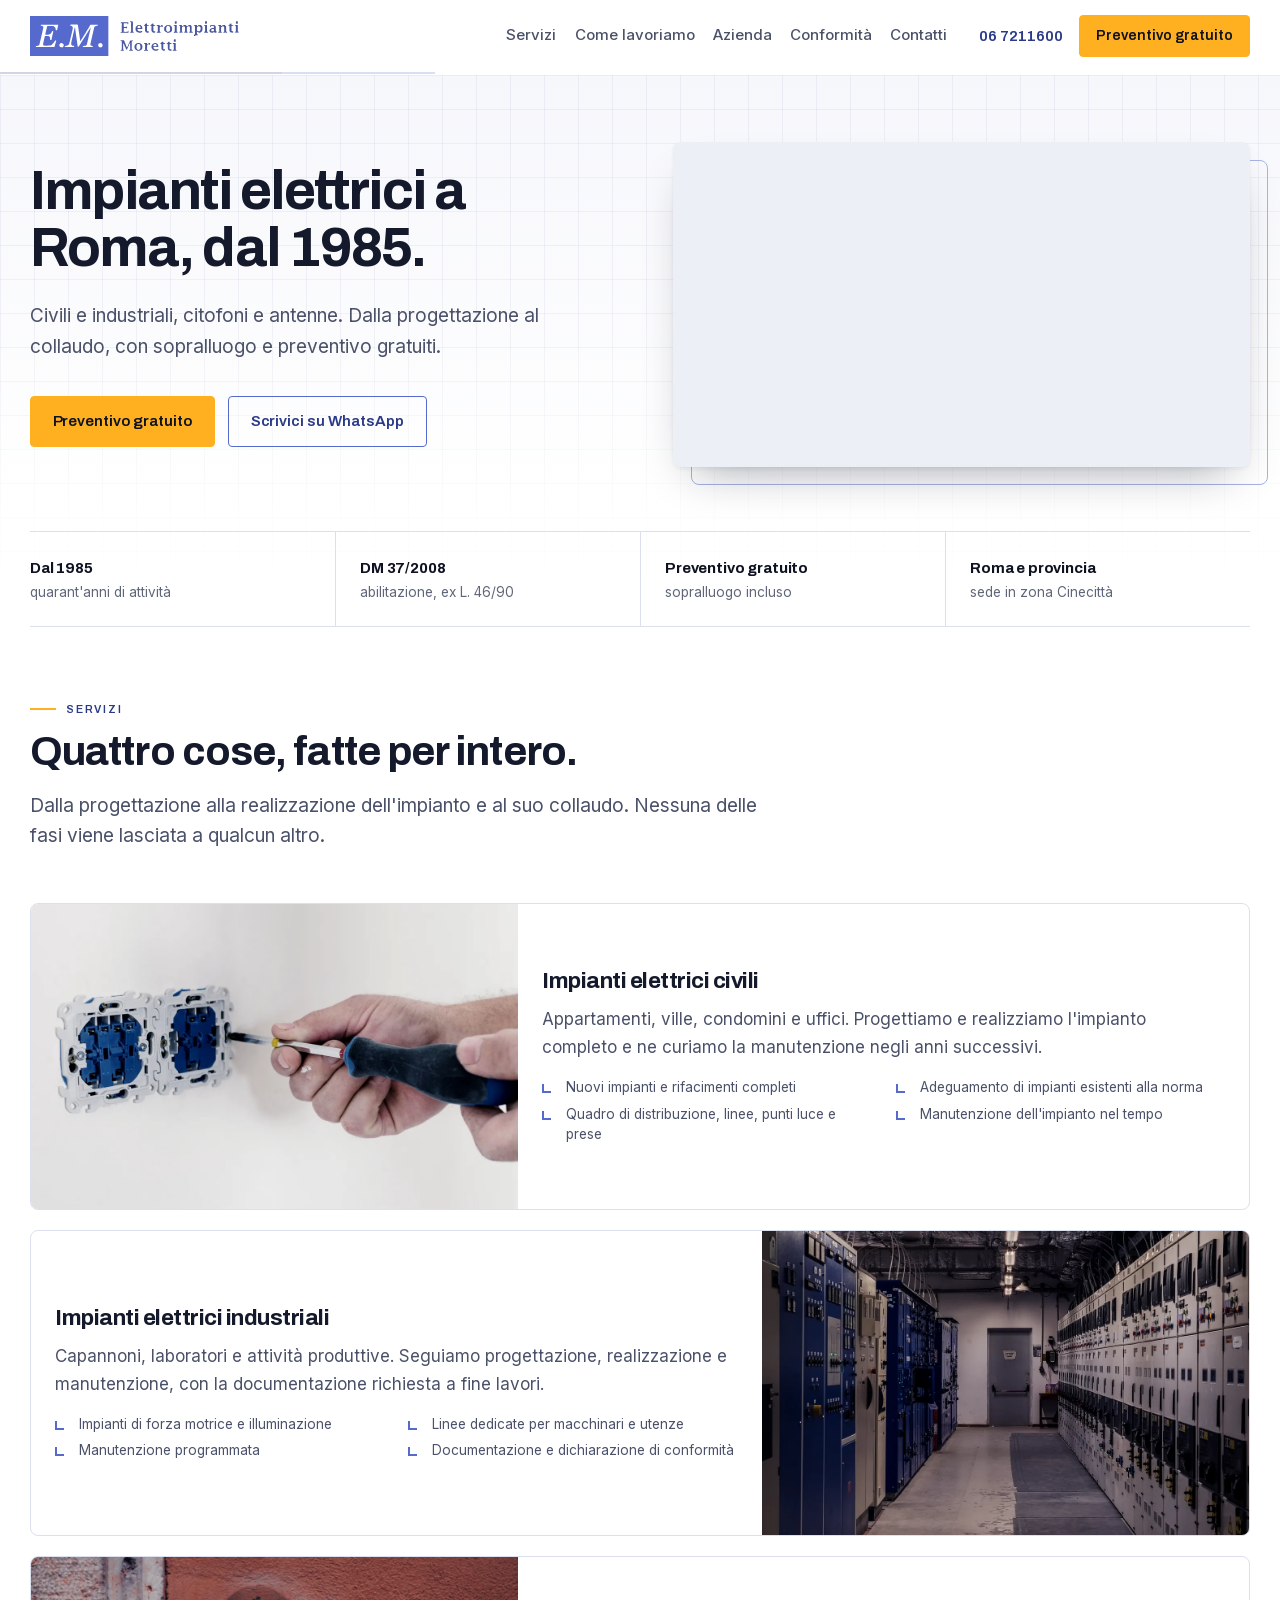
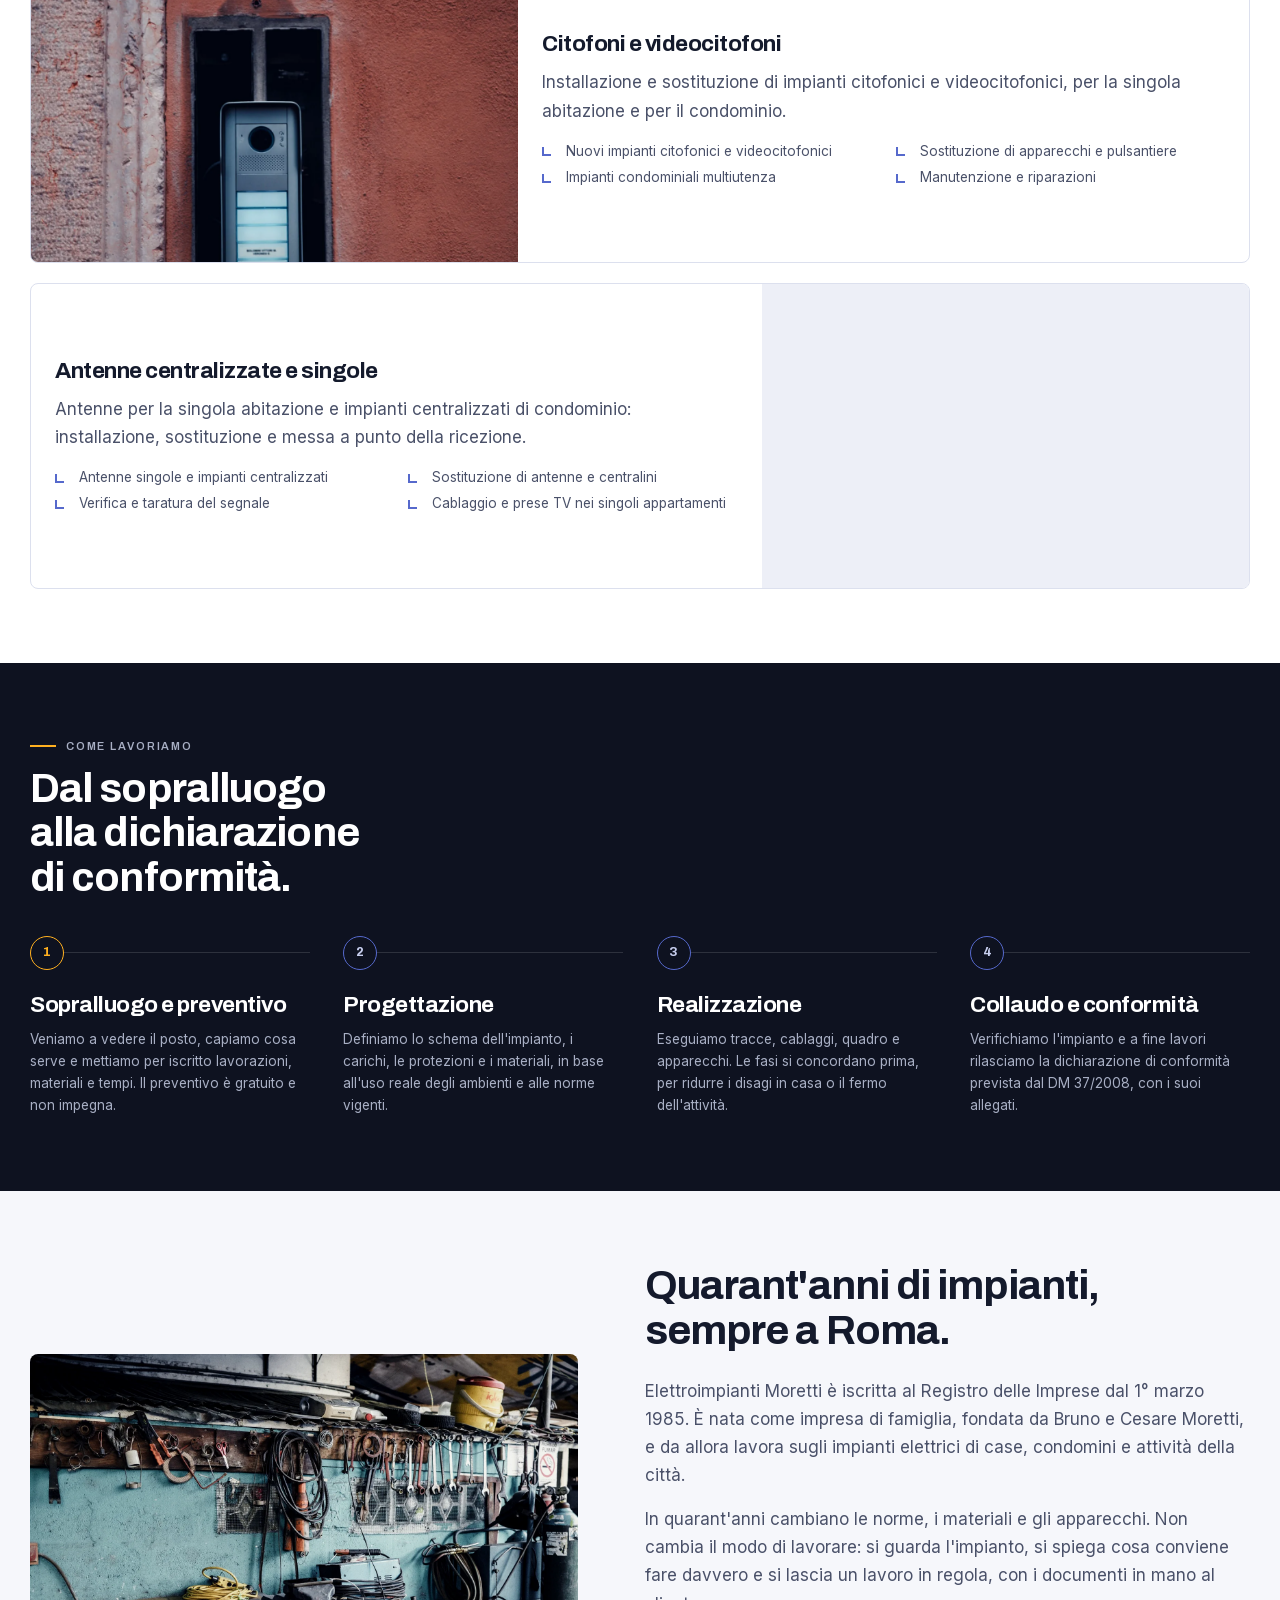
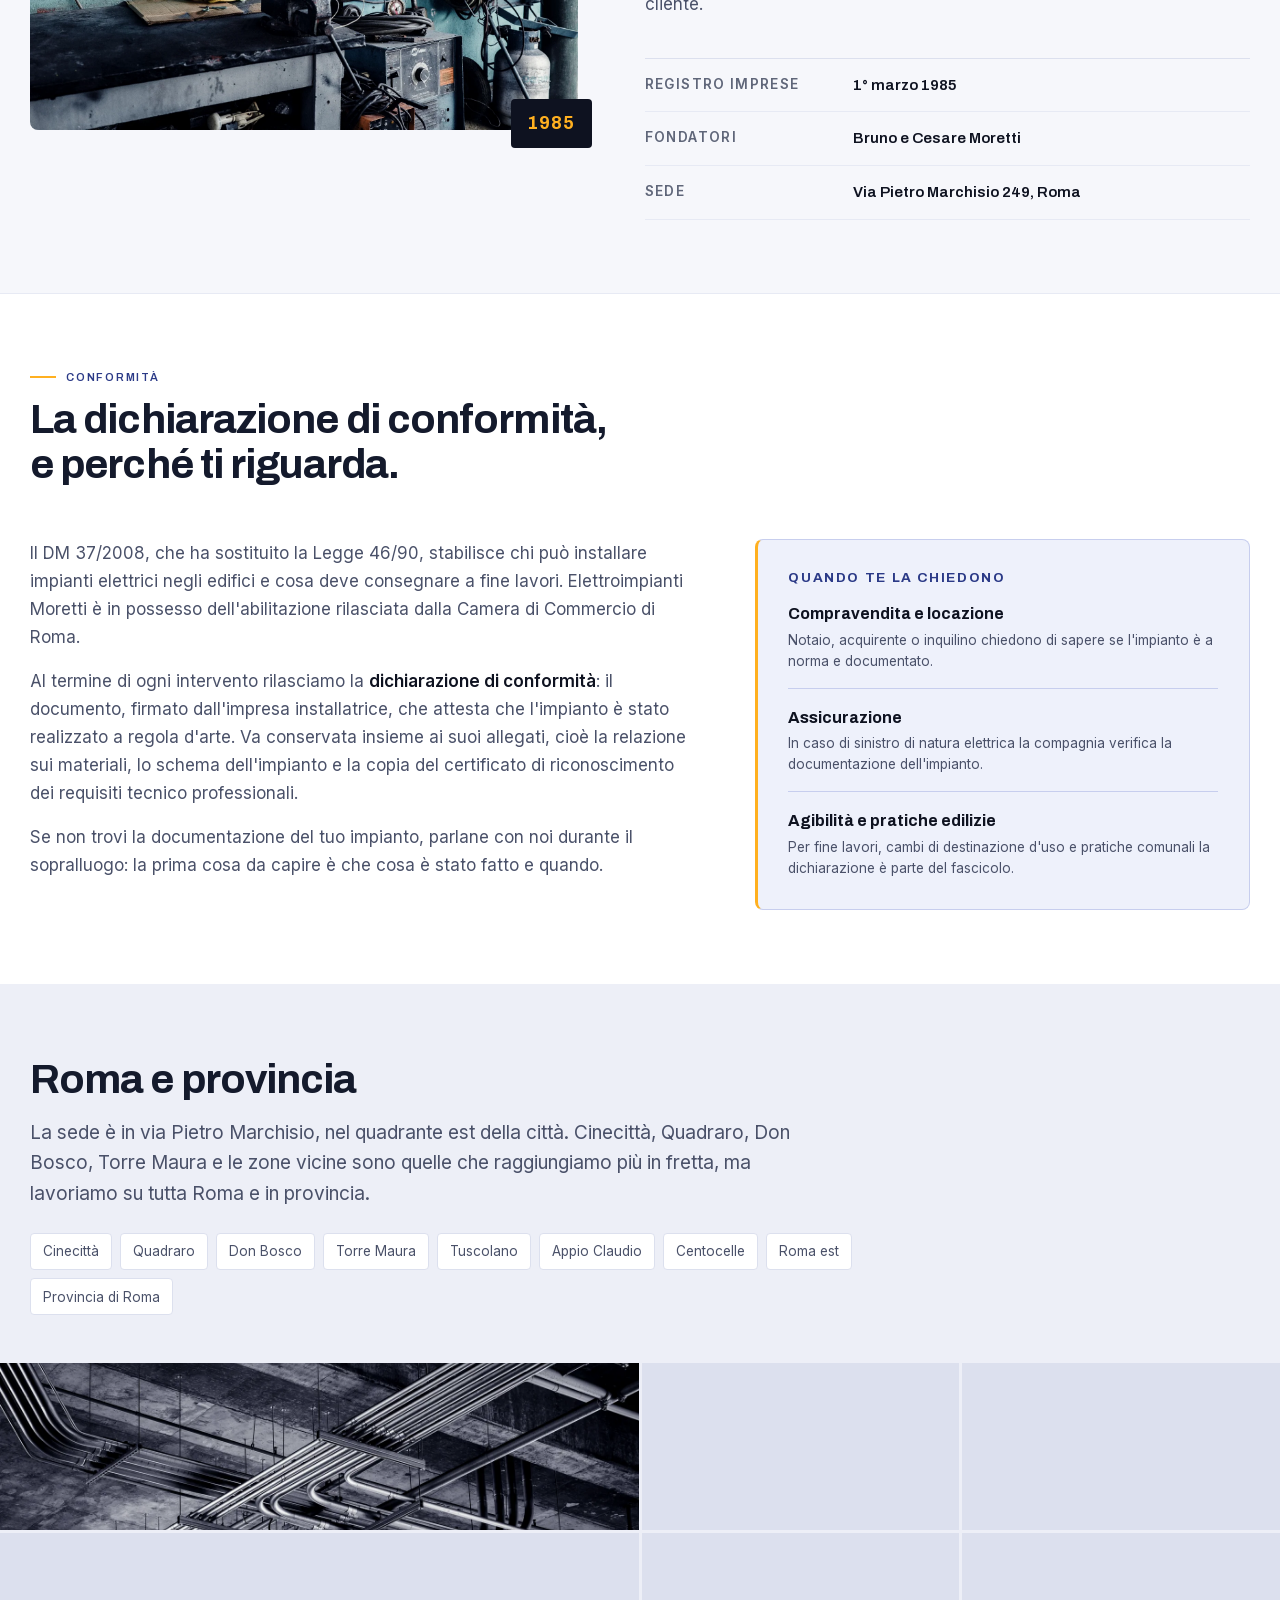
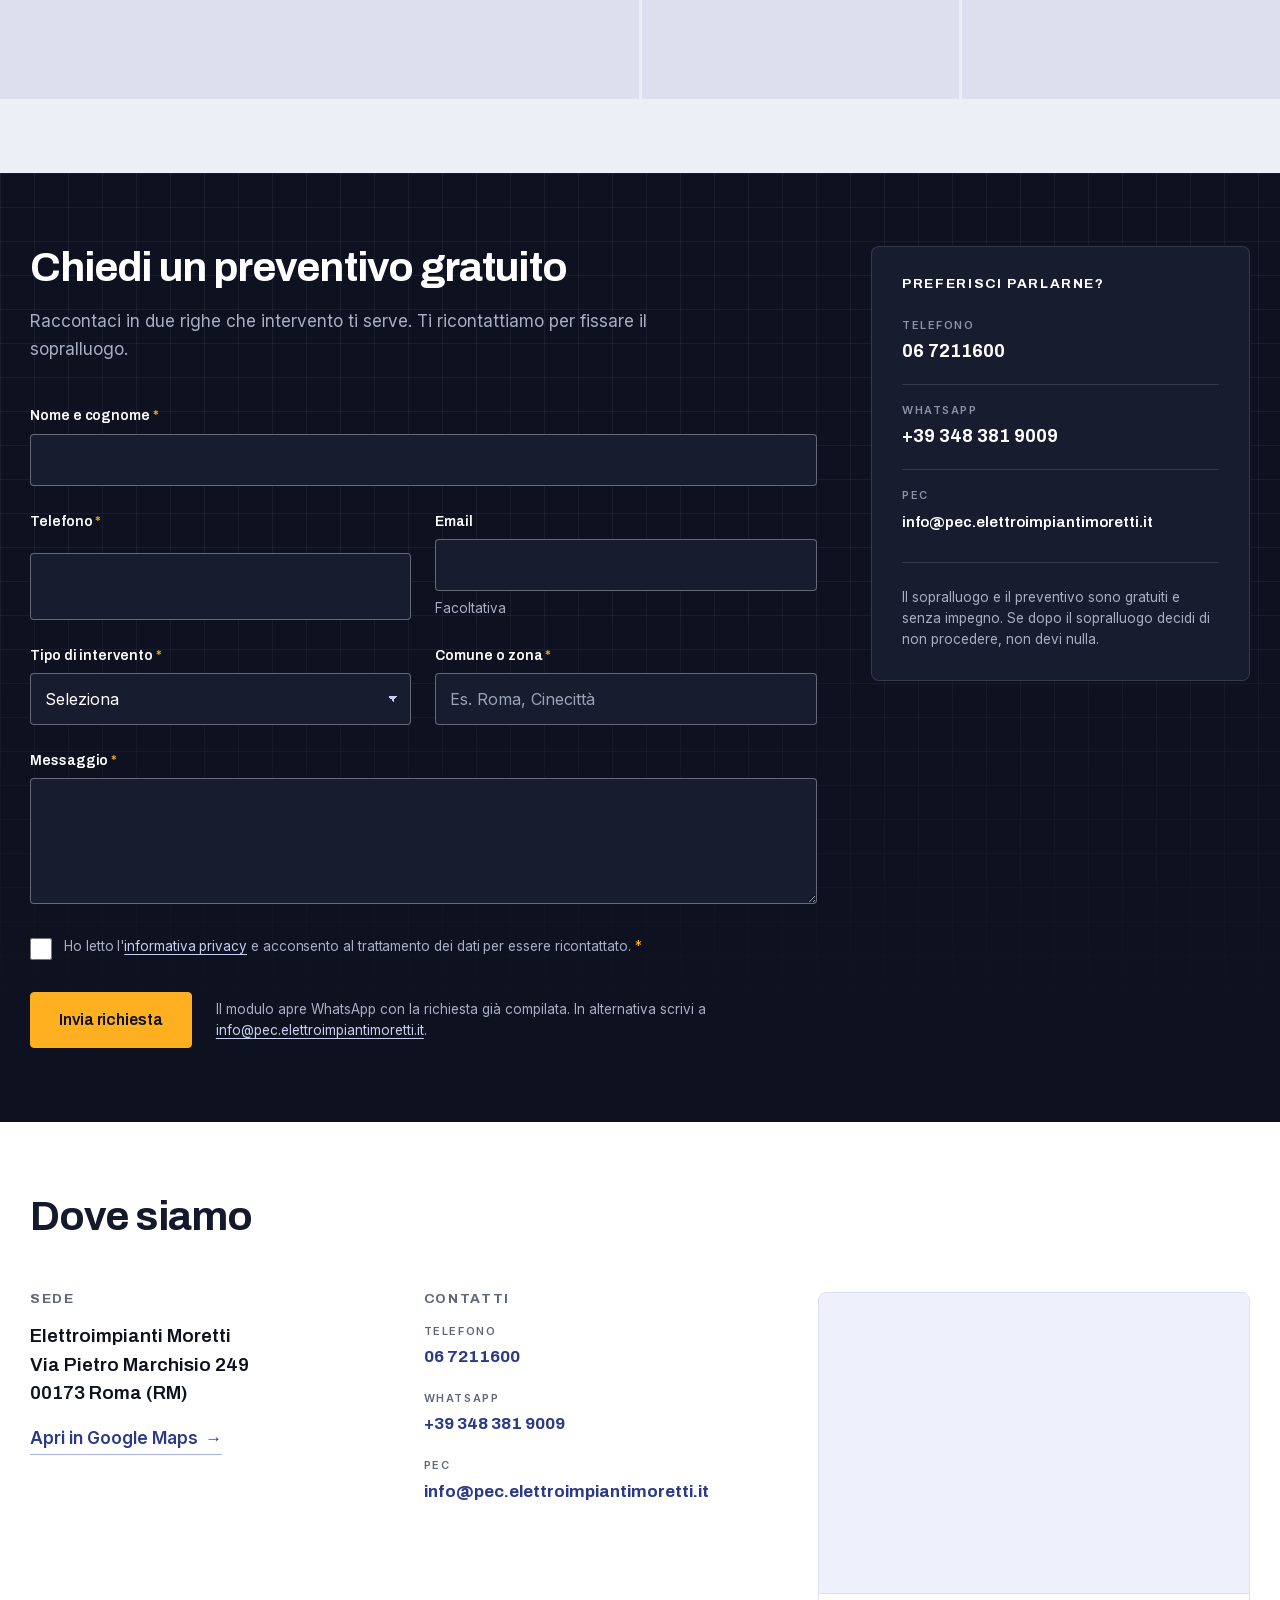
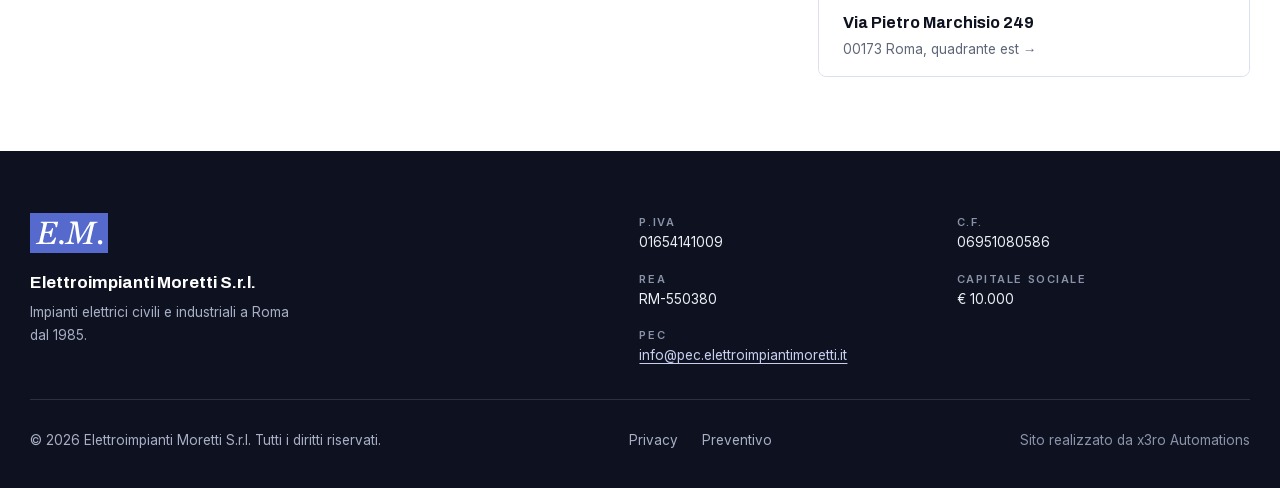
==== docs/index.html @ 2870ccac "Elettroimpianti Moretti: spec build Single-page Italian site for a Roman electrical contractor (acti" ====
<!DOCTYPE html>
<html lang="it" class="no-js">
<head>
<meta charset="utf-8">
<meta name="viewport" content="width=device-width, initial-scale=1">
<title>Impianti elettrici a Roma dal 1985 | Elettroimpianti Moretti</title>
<meta name="description" content="Impianti elettrici civili e industriali, citofoni, videocitofoni e antenne a Roma e provincia. Dalla progettazione al collaudo, con dichiarazione di conformità DM 37/2008. Preventivo gratuito.">
<meta name="robots" content="noindex, nofollow">
<!-- canonical points at the client domain: correct at go-live, inert while the preview is noindex -->
<link rel="canonical" href="https://www.elettroimpiantimoretti.it/">
<meta name="theme-color" content="#0E1220">
<meta name="format-detection" content="telephone=yes">

<meta property="og:type" content="website">
<meta property="og:locale" content="it_IT">
<meta property="og:site_name" content="Elettroimpianti Moretti">
<meta property="og:title" content="Impianti elettrici a Roma dal 1985 | Elettroimpianti Moretti">
<meta property="og:description" content="Impianti elettrici civili e industriali, citofoni e antenne a Roma e provincia. Dalla progettazione al collaudo. Preventivo gratuito.">
<meta property="og:url" content="https://www.elettroimpiantimoretti.it/">
<meta property="og:image" content="https://www.elettroimpiantimoretti.it/assets/img/og.jpg">
<meta property="og:image:width" content="1200">
<meta property="og:image:height" content="630">
<meta property="og:image:alt" content="Elettroimpianti Moretti, impianti elettrici a Roma dal 1985">
<meta name="twitter:card" content="summary_large_image">
<meta name="twitter:title" content="Impianti elettrici a Roma dal 1985 | Elettroimpianti Moretti">
<meta name="twitter:description" content="Impianti elettrici civili e industriali, citofoni e antenne a Roma e provincia. Preventivo gratuito.">
<meta name="twitter:image" content="https://www.elettroimpiantimoretti.it/assets/img/og.jpg">

<link rel="icon" href="assets/img/favicon.svg" type="image/svg+xml">
<link rel="apple-touch-icon" href="assets/img/favicon.svg">
<link rel="stylesheet" href="assets/css/fonts.css">
<link rel="stylesheet" href="assets/css/site.css">
<link rel="preload" as="image" href="assets/img/hero.webp" media="(min-width: 768px)">

<!-- Set in <head>, before first paint: reveal styles must never be gated by a script at the end of <body>. -->
<script>document.documentElement.className = document.documentElement.className.replace(/\bno-js\b/, 'js');</script>

<script type="application/ld+json">
{
  "@context": "https://schema.org",
  "@type": "Electrician",
  "@id": "https://www.elettroimpiantimoretti.it/#azienda",
  "name": "Elettroimpianti Moretti",
  "legalName": "ELETTROIMPIANTI MORETTI S.R.L.",
  "url": "https://www.elettroimpiantimoretti.it/",
  "image": "https://www.elettroimpiantimoretti.it/assets/img/og.jpg",
  "logo": "https://www.elettroimpiantimoretti.it/assets/img/logo.svg",
  "telephone": "+39 06 7211600",
  "email": "info@pec.elettroimpiantimoretti.it",
  "vatID": "IT01654141009",
  "taxID": "06951080586",
  "foundingDate": "1985-03-01",
  "hasMap": "https://maps.app.goo.gl/mHfFU9xuK7F9T9P78",
  "address": {
    "@type": "PostalAddress",
    "streetAddress": "Via Pietro Marchisio 249",
    "postalCode": "00173",
    "addressLocality": "Roma",
    "addressRegion": "RM",
    "addressCountry": "IT"
  },
  "areaServed": [
    { "@type": "City", "name": "Roma" },
    { "@type": "AdministrativeArea", "name": "Provincia di Roma" }
  ],
  "knowsLanguage": "it",
  "hasOfferCatalog": {
    "@type": "OfferCatalog",
    "name": "Servizi",
    "itemListElement": [
      { "@type": "Offer", "itemOffered": { "@type": "Service", "name": "Impianti elettrici civili" } },
      { "@type": "Offer", "itemOffered": { "@type": "Service", "name": "Impianti elettrici industriali" } },
      { "@type": "Offer", "itemOffered": { "@type": "Service", "name": "Citofoni e videocitofoni" } },
      { "@type": "Offer", "itemOffered": { "@type": "Service", "name": "Impianti di antenne centralizzate e singole" } }
    ]
  }
}
</script>
</head>
<body>

<a class="skip-link" href="#main">Vai al contenuto</a>

<header class="site-header" id="site-header" data-header>
  <div class="shell header-inner">
    <a class="brand" href="#top" aria-label="Elettroimpianti Moretti, torna all'inizio">
      <img src="assets/img/logo-lockup.svg" alt="Elettroimpianti Moretti" width="234" height="44" class="brand-lockup">
    </a>

    <nav class="nav" id="nav" aria-label="Menu principale">
      <ul class="nav-list">
        <li><a href="#servizi">Servizi</a></li>
        <li><a href="#processo">Come lavoriamo</a></li>
        <li><a href="#azienda">Azienda</a></li>
        <li><a href="#conformita">Conformità</a></li>
        <li><a href="#contatti">Contatti</a></li>
      </ul>
      <div class="nav-actions">
        <a class="nav-tel" href="tel:+39067211600">06 7211600</a>
        <a class="btn btn-primary btn-sm" href="#preventivo">Preventivo gratuito</a>
      </div>
    </nav>

    <button class="nav-toggle" id="nav-toggle" type="button" aria-expanded="false" aria-controls="nav">
      <span class="nav-toggle-bars" aria-hidden="true"><span></span><span></span><span></span></span>
      <span class="nav-toggle-label">Menu</span>
    </button>
  </div>
  <div class="header-trace" aria-hidden="true"></div>
</header>

<span id="top"></span>
<div id="header-sentinel" aria-hidden="true"></div>

<main id="main">

  <!-- ======================= HERO ======================= -->
  <section class="hero" aria-labelledby="hero-title">
    <div class="grid-paper" aria-hidden="true"></div>
    <div class="shell hero-inner">
      <div class="hero-copy">
        <h1 id="hero-title">Impianti elettrici a Roma, dal&nbsp;1985.</h1>
        <p class="hero-sub">Civili e industriali, citofoni e antenne. Dalla progettazione al collaudo, con sopralluogo e preventivo gratuiti.</p>
        <div class="hero-cta">
          <a class="btn btn-primary" href="#preventivo">Preventivo gratuito</a>
          <a class="btn btn-ghost" href="https://wa.me/393483819009" rel="noopener">Scrivici su WhatsApp</a>
        </div>
      </div>

      <div class="hero-media">
        <picture>
          <source media="(max-width: 767px)" srcset="assets/img/hero-mobile.webp" width="1000" height="1400">
          <img src="assets/img/hero.webp" alt="Elettricista al lavoro su un quadro elettrico durante la realizzazione di un impianto" width="2000" height="1125" decoding="async" fetchpriority="high">
        </picture>
      </div>
    </div>

    <div class="shell">
      <ul class="trust-strip">
        <li><span class="trust-k">Dal 1985</span><span class="trust-v">quarant'anni di attività</span></li>
        <li><span class="trust-k">DM 37/2008</span><span class="trust-v">abilitazione, ex L. 46/90</span></li>
        <li><span class="trust-k">Preventivo gratuito</span><span class="trust-v">sopralluogo incluso</span></li>
        <li><span class="trust-k">Roma e provincia</span><span class="trust-v">sede in zona Cinecittà</span></li>
      </ul>
    </div>
  </section>

  <!-- ======================= SERVIZI ======================= -->
  <section class="section section-white" id="servizi" aria-labelledby="servizi-title">
    <div class="shell">
      <div class="section-head">
        <p class="eyebrow">Servizi</p>
        <h2 id="servizi-title">Quattro cose, fatte per intero.</h2>
        <p class="lede">Dalla progettazione alla realizzazione dell'impianto e al suo collaudo. Nessuna delle fasi viene lasciata a qualcun altro.</p>
      </div>

      <div class="srv-grid" data-reveal-group>
        <article class="srv-card" data-reveal>
          <div class="srv-media">
            <img src="assets/img/srv-civili.webp" alt="Punti presa e cablaggi di un impianto elettrico civile in un appartamento" width="1200" height="900" loading="lazy" decoding="async">
          </div>
          <div class="srv-body">
            <h3>Impianti elettrici civili</h3>
            <p>Appartamenti, ville, condomini e uffici. Progettiamo e realizziamo l'impianto completo e ne curiamo la manutenzione negli anni successivi.</p>
            <ul class="ticks">
              <li>Nuovi impianti e rifacimenti completi</li>
              <li>Adeguamento di impianti esistenti alla norma</li>
              <li>Quadro di distribuzione, linee, punti luce e prese</li>
              <li>Manutenzione dell'impianto nel tempo</li>
            </ul>
          </div>
        </article>

        <article class="srv-card" data-reveal>
          <div class="srv-media">
            <img src="assets/img/srv-industriali.webp" alt="Quadro elettrico industriale e canaline di distribuzione in un capannone" width="1200" height="900" loading="lazy" decoding="async">
          </div>
          <div class="srv-body">
            <h3>Impianti elettrici industriali</h3>
            <p>Capannoni, laboratori e attività produttive. Seguiamo progettazione, realizzazione e manutenzione, con la documentazione richiesta a fine lavori.</p>
            <ul class="ticks">
              <li>Impianti di forza motrice e illuminazione</li>
              <li>Linee dedicate per macchinari e utenze</li>
              <li>Manutenzione programmata</li>
              <li>Documentazione e dichiarazione di conformità</li>
            </ul>
          </div>
        </article>

        <article class="srv-card" data-reveal>
          <div class="srv-media">
            <img src="assets/img/srv-citofoni.webp" alt="Pulsantiera di un videocitofono condominiale installata a muro" width="1200" height="900" loading="lazy" decoding="async">
          </div>
          <div class="srv-body">
            <h3>Citofoni e videocitofoni</h3>
            <p>Installazione e sostituzione di impianti citofonici e videocitofonici, per la singola abitazione e per il condominio.</p>
            <ul class="ticks">
              <li>Nuovi impianti citofonici e videocitofonici</li>
              <li>Sostituzione di apparecchi e pulsantiere</li>
              <li>Impianti condominiali multiutenza</li>
              <li>Manutenzione e riparazioni</li>
            </ul>
          </div>
        </article>

        <article class="srv-card" data-reveal>
          <div class="srv-media">
            <img src="assets/img/srv-antenne.webp" alt="Antenna televisiva centralizzata installata sul tetto di un edificio a Roma" width="1200" height="900" loading="lazy" decoding="async">
          </div>
          <div class="srv-body">
            <h3>Antenne centralizzate e singole</h3>
            <p>Antenne per la singola abitazione e impianti centralizzati di condominio: installazione, sostituzione e messa a punto della ricezione.</p>
            <ul class="ticks">
              <li>Antenne singole e impianti centralizzati</li>
              <li>Sostituzione di antenne e centralini</li>
              <li>Verifica e taratura del segnale</li>
              <li>Cablaggio e prese TV nei singoli appartamenti</li>
            </ul>
          </div>
        </article>
      </div>
    </div>
  </section>

  <!-- ======================= PROCESSO ======================= -->
  <section class="section section-ink" id="processo" aria-labelledby="processo-title">
    <div class="shell">
      <div class="section-head section-head-ink">
        <p class="eyebrow eyebrow-ink">Come lavoriamo</p>
        <h2 id="processo-title">Dal sopralluogo alla dichiarazione di conformità.</h2>
      </div>

      <ol class="steps" data-reveal-group>
        <li class="step" data-reveal>
          <span class="step-node" aria-hidden="true">1</span>
          <h3>Sopralluogo e preventivo</h3>
          <p>Veniamo a vedere il posto, capiamo cosa serve e mettiamo per iscritto lavorazioni, materiali e tempi. Il preventivo è gratuito e non impegna.</p>
        </li>
        <li class="step" data-reveal>
          <span class="step-node" aria-hidden="true">2</span>
          <h3>Progettazione</h3>
          <p>Definiamo lo schema dell'impianto, i carichi, le protezioni e i materiali, in base all'uso reale degli ambienti e alle norme vigenti.</p>
        </li>
        <li class="step" data-reveal>
          <span class="step-node" aria-hidden="true">3</span>
          <h3>Realizzazione</h3>
          <p>Eseguiamo tracce, cablaggi, quadro e apparecchi. Le fasi si concordano prima, per ridurre i disagi in casa o il fermo dell'attività.</p>
        </li>
        <li class="step" data-reveal>
          <span class="step-node" aria-hidden="true">4</span>
          <h3>Collaudo e conformità</h3>
          <p>Verifichiamo l'impianto e a fine lavori rilasciamo la dichiarazione di conformità prevista dal DM 37/2008, con i suoi allegati.</p>
        </li>
      </ol>
    </div>
  </section>

  <!-- ======================= AZIENDA ======================= -->
  <section class="section section-paper" id="azienda" aria-labelledby="azienda-title">
    <div class="shell azienda">
      <div class="azienda-media" data-reveal>
        <img src="assets/img/azienda.webp" alt="Furgone e attrezzatura da elettricista davanti a un cantiere a Roma" width="1600" height="1100" loading="lazy" decoding="async">
      </div>
      <div class="azienda-copy" data-reveal>
        <h2 id="azienda-title">Quarant'anni di impianti, sempre a Roma.</h2>
        <p>Elettroimpianti Moretti è iscritta al Registro delle Imprese dal 1° marzo 1985. È nata come impresa di famiglia, fondata da Bruno e Cesare Moretti, e da allora lavora sugli impianti elettrici di case, condomini e attività della città.</p>
        <p>In quarant'anni cambiano le norme, i materiali e gli apparecchi. Non cambia il modo di lavorare: si guarda l'impianto, si spiega cosa conviene fare davvero e si lascia un lavoro in regola, con i documenti in mano al cliente.</p>
        <dl class="facts">
          <div class="fact"><dt>Registro Imprese</dt><dd>1° marzo 1985</dd></div>
          <div class="fact"><dt>Fondatori</dt><dd>Bruno e Cesare Moretti</dd></div>
          <div class="fact"><dt>Sede</dt><dd>Via Pietro Marchisio 249, Roma</dd></div>
        </dl>
      </div>
    </div>
  </section>

  <!-- ======================= CONFORMITÀ ======================= -->
  <section class="section section-white" id="conformita" aria-labelledby="conformita-title">
    <div class="shell">
      <div class="section-head">
        <p class="eyebrow">Conformità</p>
        <h2 id="conformita-title">La dichiarazione di conformità, e perché ti riguarda.</h2>
      </div>

      <div class="conf-layout">
        <div class="conf-prose" data-reveal>
          <p>Il DM 37/2008, che ha sostituito la Legge 46/90, stabilisce chi può installare impianti elettrici negli edifici e cosa deve consegnare a fine lavori. Elettroimpianti Moretti è in possesso dell'abilitazione rilasciata dalla Camera di Commercio di Roma.</p>
          <p>Al termine di ogni intervento rilasciamo la <strong>dichiarazione di conformità</strong>: il documento, firmato dall'impresa installatrice, che attesta che l'impianto è stato realizzato a regola d'arte. Va conservata insieme ai suoi allegati, cioè la relazione sui materiali, lo schema dell'impianto e la copia del certificato di riconoscimento dei requisiti tecnico professionali.</p>
          <p>Se non trovi la documentazione del tuo impianto, parlane con noi durante il sopralluogo: la prima cosa da capire è che cosa è stato fatto e quando.</p>
        </div>

        <aside class="conf-side" data-reveal>
          <h3 class="conf-side-title">Quando te la chiedono</h3>
          <ul class="conf-cases">
            <li>
              <span class="conf-case-k">Compravendita e locazione</span>
              <span class="conf-case-v">Notaio, acquirente o inquilino chiedono di sapere se l'impianto è a norma e documentato.</span>
            </li>
            <li>
              <span class="conf-case-k">Assicurazione</span>
              <span class="conf-case-v">In caso di sinistro di natura elettrica la compagnia verifica la documentazione dell'impianto.</span>
            </li>
            <li>
              <span class="conf-case-k">Agibilità e pratiche edilizie</span>
              <span class="conf-case-v">Per fine lavori, cambi di destinazione d'uso e pratiche comunali la dichiarazione è parte del fascicolo.</span>
            </li>
          </ul>
        </aside>
      </div>
    </div>
  </section>

  <!-- ======================= ZONA SERVITA ======================= -->
  <section class="section section-tint" id="zona" aria-labelledby="zona-title">
    <div class="shell">
      <div class="zona-head">
        <h2 id="zona-title">Roma e provincia</h2>
        <p class="lede">La sede è in via Pietro Marchisio, nel quadrante est della città. Cinecittà, Quadraro, Don Bosco, Torre Maura e le zone vicine sono quelle che raggiungiamo più in fretta, ma lavoriamo su tutta Roma e in provincia.</p>
        <ul class="zone-tags">
          <li>Cinecittà</li>
          <li>Quadraro</li>
          <li>Don Bosco</li>
          <li>Torre Maura</li>
          <li>Tuscolano</li>
          <li>Appio Claudio</li>
          <li>Centocelle</li>
          <li>Roma est</li>
          <li>Provincia di Roma</li>
        </ul>
      </div>
    </div>

    <div class="gallery" data-reveal-group>
      <figure data-reveal><img src="assets/img/work-01.webp" alt="Cavi elettrici ordinati dentro una canalina a parete" width="1400" height="1050" loading="lazy" decoding="async"></figure>
      <figure data-reveal><img src="assets/img/work-02.webp" alt="Quadro elettrico civile con interruttori magnetotermici in fila" width="1400" height="1050" loading="lazy" decoding="async"></figure>
      <figure data-reveal><img src="assets/img/work-03.webp" alt="Tracce a muro predisposte per il passaggio dei corrugati" width="1400" height="1050" loading="lazy" decoding="async"></figure>
      <figure data-reveal><img src="assets/img/work-04.webp" alt="Corpi illuminanti a soffitto in un ambiente di lavoro" width="1400" height="1050" loading="lazy" decoding="async"></figure>
      <figure data-reveal><img src="assets/img/work-05.webp" alt="Strumento di misura collegato a un impianto durante le verifiche" width="1400" height="1050" loading="lazy" decoding="async"></figure>
      <figure data-reveal><img src="assets/img/work-06.webp" alt="Palazzina romana con impianto di antenna centralizzata sul tetto" width="1400" height="1050" loading="lazy" decoding="async"></figure>
    </div>
  </section>

  <!-- ======================= PREVENTIVO ======================= -->
  <section class="section section-ink" id="preventivo" aria-labelledby="preventivo-title">
    <div class="grid-paper grid-paper-ink" aria-hidden="true"></div>
    <div class="shell prev-layout">

      <div class="prev-form-wrap">
        <h2 id="preventivo-title">Chiedi un preventivo gratuito</h2>
        <p class="prev-sub">Raccontaci in due righe che intervento ti serve. Ti ricontattiamo per fissare il sopralluogo.</p>

        <form class="form" id="quote-form" novalidate>
          <div class="field">
            <label for="f-nome">Nome e cognome <span class="req" aria-hidden="true">*</span></label>
            <input type="text" id="f-nome" name="nome" autocomplete="name" required aria-describedby="e-nome">
            <p class="err" id="e-nome" hidden></p>
          </div>

          <div class="field-row">
            <div class="field">
              <label for="f-tel">Telefono <span class="req" aria-hidden="true">*</span></label>
              <input type="tel" id="f-tel" name="telefono" inputmode="tel" autocomplete="tel" required aria-describedby="e-tel">
              <p class="err" id="e-tel" hidden></p>
            </div>
            <div class="field">
              <label for="f-email">Email</label>
              <input type="email" id="f-email" name="email" autocomplete="email" aria-describedby="e-email h-email">
              <p class="hint" id="h-email">Facoltativa</p>
              <p class="err" id="e-email" hidden></p>
            </div>
          </div>

          <div class="field-row">
            <div class="field">
              <label for="f-tipo">Tipo di intervento <span class="req" aria-hidden="true">*</span></label>
              <select id="f-tipo" name="tipo" required aria-describedby="e-tipo">
                <option value="">Seleziona</option>
                <option>Impianto elettrico civile</option>
                <option>Impianto elettrico industriale</option>
                <option>Citofono o videocitofono</option>
                <option>Antenna singola o centralizzata</option>
                <option>Altro</option>
              </select>
              <p class="err" id="e-tipo" hidden></p>
            </div>
            <div class="field">
              <label for="f-zona">Comune o zona <span class="req" aria-hidden="true">*</span></label>
              <input type="text" id="f-zona" name="zona" placeholder="Es. Roma, Cinecittà" required aria-describedby="e-zona">
              <p class="err" id="e-zona" hidden></p>
            </div>
          </div>

          <div class="field">
            <label for="f-msg">Messaggio <span class="req" aria-hidden="true">*</span></label>
            <textarea id="f-msg" name="messaggio" rows="4" required aria-describedby="e-msg"></textarea>
            <p class="err" id="e-msg" hidden></p>
          </div>

          <div class="field field-check">
            <input type="checkbox" id="f-privacy" name="privacy" required aria-describedby="e-privacy">
            <label for="f-privacy">Ho letto l'<a href="privacy.html">informativa privacy</a> e acconsento al trattamento dei dati per essere ricontattato. <span class="req" aria-hidden="true">*</span></label>
            <p class="err" id="e-privacy" hidden></p>
          </div>

          <div class="form-foot">
            <button class="btn btn-primary btn-lg" type="submit">Invia richiesta</button>
            <p class="form-note" id="form-status" role="status">Il modulo apre WhatsApp con la richiesta già compilata. In alternativa scrivi a <a href="mailto:info@pec.elettroimpiantimoretti.it">info@pec.elettroimpiantimoretti.it</a>.</p>
          </div>
        </form>
      </div>

      <aside class="prev-side">
        <h3 class="prev-side-title">Preferisci parlarne?</h3>
        <ul class="prev-contacts">
          <li><span class="k">Telefono</span><a class="v" href="tel:+39067211600">06 7211600</a></li>
          <li><span class="k">WhatsApp</span><a class="v" href="https://wa.me/393483819009" rel="noopener">+39 348 381 9009</a></li>
          <li><span class="k">PEC</span><a class="v v-small" href="mailto:info@pec.elettroimpiantimoretti.it">info@pec.elettroimpiantimoretti.it</a></li>
        </ul>
        <div class="prev-side-note">
          <p>Il sopralluogo e il preventivo sono gratuiti e senza impegno. Se dopo il sopralluogo decidi di non procedere, non devi nulla.</p>
        </div>
      </aside>
    </div>
  </section>

  <!-- ======================= CONTATTI ======================= -->
  <section class="section section-white" id="contatti" aria-labelledby="contatti-title">
    <div class="shell">
      <div class="section-head">
        <h2 id="contatti-title">Dove siamo</h2>
      </div>

      <div class="contact-layout">
        <div class="contact-col" data-reveal>
          <h3 class="contact-k">Sede</h3>
          <address class="contact-address">
            Elettroimpianti Moretti<br>
            Via Pietro Marchisio 249<br>
            00173 Roma (RM)
          </address>
          <a class="link-arrow" href="https://maps.app.goo.gl/mHfFU9xuK7F9T9P78" rel="noopener">Apri in Google Maps</a>
        </div>

        <div class="contact-col" data-reveal>
          <h3 class="contact-k">Contatti</h3>
          <ul class="contact-list">
            <li><span>Telefono</span><a href="tel:+39067211600">06 7211600</a></li>
            <li><span>WhatsApp</span><a href="https://wa.me/393483819009" rel="noopener">+39 348 381 9009</a></li>
            <li><span>PEC</span><a href="mailto:info@pec.elettroimpiantimoretti.it">info@pec.elettroimpiantimoretti.it</a></li>
          </ul>
        </div>

        <div class="map-card">
          <iframe
            class="map-frame"
            src="https://maps.google.com/maps?q=Via%20Pietro%20Marchisio%20249%2C%2000173%20Roma&amp;z=16&amp;output=embed"
            title="Mappa: via Pietro Marchisio 249, 00173 Roma"
            width="600" height="340"
            loading="lazy"
            referrerpolicy="no-referrer-when-downgrade"
            allowfullscreen></iframe>
          <a class="map-label" href="https://maps.app.goo.gl/mHfFU9xuK7F9T9P78" rel="noopener"
             aria-label="Apri via Pietro Marchisio 249 su Google Maps">
            <span class="map-label-k">Via Pietro Marchisio 249</span>
            <span class="map-label-v">00173 Roma, quadrante est &#8594;</span>
          </a>
        </div>
      </div>
    </div>
  </section>

</main>

<footer class="site-footer">
  <div class="shell">
    <div class="footer-top">
      <div class="footer-brand">
        <img src="assets/img/logo-mark.svg" alt="" width="78" height="40" aria-hidden="true" class="footer-mark">
        <p class="footer-name">Elettroimpianti Moretti S.r.l.</p>
        <p class="footer-claim">Impianti elettrici civili e industriali a Roma dal 1985.</p>
      </div>
      <dl class="footer-legal">
        <div><dt>P.IVA</dt><dd>01654141009</dd></div>
        <div><dt>C.F.</dt><dd>06951080586</dd></div>
        <div><dt>REA</dt><dd>RM-550380</dd></div>
        <div><dt>Capitale sociale</dt><dd>€ 10.000</dd></div>
        <div><dt>PEC</dt><dd><a href="mailto:info@pec.elettroimpiantimoretti.it">info@pec.elettroimpiantimoretti.it</a></dd></div>
      </dl>
    </div>
    <div class="footer-bottom">
      <p>© <span id="year">2026</span> Elettroimpianti Moretti S.r.l. Tutti i diritti riservati.</p>
      <nav class="footer-links" aria-label="Link di servizio">
        <a href="privacy.html">Privacy</a>
        <a href="#preventivo">Preventivo</a>
      </nav>
      <p class="footer-credit">Sito realizzato da x3ro Automations</p>
    </div>
  </div>
</footer>

<script src="assets/js/site.js" defer></script>
</body>
</html>
---- docs/assets/css/fonts.css ----
/* Self-hosted fonts. Generated - no third-party requests at runtime. */

@font-face {
  font-family: 'Archivo';
  font-style: normal;
  font-weight: 600;
  font-display: swap;
  src: url('../fonts/archivo-600-latin-ext.woff2') format('woff2');
  unicode-range: U+0100-02BA, U+02BD-02C5, U+02C7-02CC, U+02CE-02D7, U+02DD-02FF, U+0304, U+0308, U+0329, U+1D00-1DBF, U+1E00-1E9F, U+1EF2-1EFF, U+2020, U+20A0-20AB, U+20AD-20C0, U+2113, U+2C60-2C7F, U+A720-A7FF;
}

@font-face {
  font-family: 'Archivo';
  font-style: normal;
  font-weight: 600;
  font-display: swap;
  src: url('../fonts/archivo-600-latin.woff2') format('woff2');
  unicode-range: U+0000-00FF, U+0131, U+0152-0153, U+02BB-02BC, U+02C6, U+02DA, U+02DC, U+0304, U+0308, U+0329, U+2000-206F, U+20AC, U+2122, U+2191, U+2193, U+2212, U+2215, U+FEFF, U+FFFD;
}

@font-face {
  font-family: 'Archivo';
  font-style: normal;
  font-weight: 700;
  font-display: swap;
  src: url('../fonts/archivo-700-latin-ext.woff2') format('woff2');
  unicode-range: U+0100-02BA, U+02BD-02C5, U+02C7-02CC, U+02CE-02D7, U+02DD-02FF, U+0304, U+0308, U+0329, U+1D00-1DBF, U+1E00-1E9F, U+1EF2-1EFF, U+2020, U+20A0-20AB, U+20AD-20C0, U+2113, U+2C60-2C7F, U+A720-A7FF;
}

@font-face {
  font-family: 'Archivo';
  font-style: normal;
  font-weight: 700;
  font-display: swap;
  src: url('../fonts/archivo-700-latin.woff2') format('woff2');
  unicode-range: U+0000-00FF, U+0131, U+0152-0153, U+02BB-02BC, U+02C6, U+02DA, U+02DC, U+0304, U+0308, U+0329, U+2000-206F, U+20AC, U+2122, U+2191, U+2193, U+2212, U+2215, U+FEFF, U+FFFD;
}

@font-face {
  font-family: 'Inter';
  font-style: normal;
  font-weight: 400;
  font-display: swap;
  src: url('../fonts/inter-400-latin-ext.woff2') format('woff2');
  unicode-range: U+0100-02BA, U+02BD-02C5, U+02C7-02CC, U+02CE-02D7, U+02DD-02FF, U+0304, U+0308, U+0329, U+1D00-1DBF, U+1E00-1E9F, U+1EF2-1EFF, U+2020, U+20A0-20AB, U+20AD-20C0, U+2113, U+2C60-2C7F, U+A720-A7FF;
}

@font-face {
  font-family: 'Inter';
  font-style: normal;
  font-weight: 400;
  font-display: swap;
  src: url('../fonts/inter-400-latin.woff2') format('woff2');
  unicode-range: U+0000-00FF, U+0131, U+0152-0153, U+02BB-02BC, U+02C6, U+02DA, U+02DC, U+0304, U+0308, U+0329, U+2000-206F, U+20AC, U+2122, U+2191, U+2193, U+2212, U+2215, U+FEFF, U+FFFD;
}

@font-face {
  font-family: 'Inter';
  font-style: normal;
  font-weight: 500;
  font-display: swap;
  src: url('../fonts/inter-500-latin-ext.woff2') format('woff2');
  unicode-range: U+0100-02BA, U+02BD-02C5, U+02C7-02CC, U+02CE-02D7, U+02DD-02FF, U+0304, U+0308, U+0329, U+1D00-1DBF, U+1E00-1E9F, U+1EF2-1EFF, U+2020, U+20A0-20AB, U+20AD-20C0, U+2113, U+2C60-2C7F, U+A720-A7FF;
}

@font-face {
  font-family: 'Inter';
  font-style: normal;
  font-weight: 500;
  font-display: swap;
  src: url('../fonts/inter-500-latin.woff2') format('woff2');
  unicode-range: U+0000-00FF, U+0131, U+0152-0153, U+02BB-02BC, U+02C6, U+02DA, U+02DC, U+0304, U+0308, U+0329, U+2000-206F, U+20AC, U+2122, U+2191, U+2193, U+2212, U+2215, U+FEFF, U+FFFD;
}

@font-face {
  font-family: 'Inter';
  font-style: normal;
  font-weight: 600;
  font-display: swap;
  src: url('../fonts/inter-600-latin-ext.woff2') format('woff2');
  unicode-range: U+0100-02BA, U+02BD-02C5, U+02C7-02CC, U+02CE-02D7, U+02DD-02FF, U+0304, U+0308, U+0329, U+1D00-1DBF, U+1E00-1E9F, U+1EF2-1EFF, U+2020, U+20A0-20AB, U+20AD-20C0, U+2113, U+2C60-2C7F, U+A720-A7FF;
}

@font-face {
  font-family: 'Inter';
  font-style: normal;
  font-weight: 600;
  font-display: swap;
  src: url('../fonts/inter-600-latin.woff2') format('woff2');
  unicode-range: U+0000-00FF, U+0131, U+0152-0153, U+02BB-02BC, U+02C6, U+02DA, U+02DC, U+0304, U+0308, U+0329, U+2000-206F, U+20AC, U+2122, U+2191, U+2193, U+2212, U+2215, U+FEFF, U+FFFD;
}
---- docs/assets/css/site.css ----
/* ============================================================
   Elettroimpianti Moretti - site.css
   Vanilla CSS, no build step, no third-party requests.
   Fonts (Archivo, Inter) are self-hosted and declared in fonts.css.
   ============================================================ */

/* ---------- 1. TOKENS ------------------------------------- */
:root {
  /* colour: one deep primary, one lighter brand tone, one amber accent */
  --ink:        #0E1220;
  --ink-2:      #171C2E;
  --ink-3:      #232A42;
  --primary:    #2B3A87;
  --primary-d:  #222E6C;
  --brand:      #5669CC;
  --brand-300:  #A8B3E3;
  --brand-200:  #C7CEEE;
  --brand-050:  #EEF1FB;
  --amber:      #FFB020;
  --amber-d:    #E89A05;

  --white:      #FFFFFF;
  --paper:      #F6F7FB;
  --paper-2:    #EDEFF7;
  --line:       #DCE0EE;
  --line-soft:  #E7EAF4;

  --text:       #141A2C;
  --text-2:     #4A5169;
  --text-3:     #5F6679;
  --on-ink:     #EDEFF6;
  --on-ink-2:   #A8AFC4;
  --on-ink-3:   #8B93A9;
  --ink-line:   rgba(255,255,255,.13);

  /* typography: Archivo display, Inter body */
  --font-display: "Archivo", "Helvetica Neue", Arial, sans-serif;
  --font-body: "Inter", "Helvetica Neue", Arial, sans-serif;

  --t--1: clamp(0.8125rem, 0.80rem + 0.06vw, 0.875rem);
  --t-0:  clamp(1rem, 0.975rem + 0.12vw, 1.0625rem);
  --t-1:  clamp(1.0625rem, 1.02rem + 0.22vw, 1.1875rem);
  --t-2:  clamp(1.1875rem, 1.11rem + 0.38vw, 1.4375rem);
  --t-3:  clamp(1.375rem, 1.24rem + 0.62vw, 1.8125rem);
  --t-4:  clamp(1.75rem, 1.45rem + 1.4vw, 2.75rem);
  --t-5:  clamp(2.125rem, 1.62rem + 2.3vw, 3.75rem);

  /* spacing scale (4px base) */
  --s-1: .25rem;  --s-2: .5rem;   --s-3: .75rem;  --s-4: 1rem;
  --s-5: 1.5rem;  --s-6: 2rem;    --s-7: 2.5rem;  --s-8: 3.5rem;
  --s-9: 5rem;    --s-10: 7rem;   --s-11: 9rem;

  /* radii: controls 4px, cards / panels / media 8px. No other radii on the page. */
  --r-ctl: 4px;
  --r-card: 8px;

  --shell: 1220px;
  --measure: 66ch;
  --bar-h: 72px;              /* the header bar's own height */
  --header-h: 72px;           /* measured at runtime, used only for offsets */

  --shadow-card: 0 1px 2px rgba(20,26,44,.05), 0 12px 28px -18px rgba(20,26,44,.35);
  --shadow-lift: 0 2px 4px rgba(20,26,44,.06), 0 22px 44px -22px rgba(20,26,44,.42);

  --ease: cubic-bezier(.16,1,.3,1);
  color-scheme: light;
}

/* ---------- 2. RESET -------------------------------------- */
*, *::before, *::after { box-sizing: border-box; }
html {
  -webkit-text-size-adjust: 100%;
  scroll-behavior: smooth;
}
body {
  margin: 0;
  background: var(--white);
  color: var(--text);
  font-family: var(--font-body);
  font-size: var(--t-0);
  line-height: 1.65;
  font-synthesis-weight: none;
  -webkit-font-smoothing: antialiased;
}
img, picture, svg { display: block; max-width: 100%; }
img { height: auto; }
h1, h2, h3, h4 {
  font-family: var(--font-display);
  font-weight: 700;
  letter-spacing: -.022em;
  line-height: 1.08;
  margin: 0;
  text-wrap: balance;
}
p { margin: 0; }
ul, ol, dl, dd { margin: 0; padding: 0; }
li { list-style: none; }
a { color: inherit; }
button, input, select, textarea { font: inherit; color: inherit; }
address { font-style: normal; }
:target { scroll-margin-top: calc(var(--header-h) + 1.5rem); }
section[id], [id] { scroll-margin-top: calc(var(--header-h) + 1.5rem); }

:focus-visible {
  outline: 3px solid var(--brand);
  outline-offset: 3px;
  border-radius: 2px;
}
.section-ink :focus-visible,
.site-footer :focus-visible { outline-color: var(--amber); }

.skip-link {
  position: absolute; left: var(--s-4); top: var(--s-4);
  transform: translateY(-200%);
  background: var(--ink); color: var(--white);
  padding: .75rem 1.25rem; border-radius: var(--r-ctl);
  font-weight: 600; text-decoration: none; z-index: 200;
  transition: transform .2s var(--ease);
}
.skip-link:focus { transform: translateY(0); }

/* 1px probe at the document top; the header goes compact once it scrolls away */
#header-sentinel {
  position: absolute; top: 0; left: 0;
  width: 1px; height: 1px;
  pointer-events: none;
}

/* ---------- 3. LAYOUT PRIMITIVES --------------------------- */
.shell {
  width: min(100% - 2.5rem, var(--shell));
  margin-inline: auto;
}
.section {
  position: relative;
  padding-block: clamp(2.5rem, 1.4rem + 4vw, 4.75rem);
}
.section-white { background: var(--white); }
.section-paper { background: var(--paper); }
.section-tint  { background: var(--paper-2); }
.section-ink   { background: var(--ink); color: var(--on-ink); }
.section-ink h2, .section-ink h3 { color: var(--white); }
.section-ink p { color: var(--on-ink-2); }

/* schematic hairline between light sections */
.section-white + .section-white,
.section-white + .section-paper,
.section-paper + .section-white,
.section-tint + .section-white { border-top: 1px solid var(--line-soft); }

.section-head { max-width: 46rem; margin-bottom: clamp(2rem, 1rem + 3vw, 3.25rem); }
.section-head h2 { font-size: var(--t-4); }
.section-head .lede { margin-top: var(--s-4); }

.eyebrow {
  font-family: var(--font-display);
  font-weight: 600;
  font-size: .6875rem;
  letter-spacing: .16em;
  text-transform: uppercase;
  color: var(--primary);
  margin-bottom: var(--s-3);
  display: flex; align-items: center; gap: .625rem;
}
.eyebrow::before {
  content: ""; width: 26px; height: 2px; background: var(--amber); flex: none;
}
.eyebrow-ink { color: var(--brand-300); }

.lede {
  font-size: var(--t-1);
  color: var(--text-2);
  max-width: var(--measure);
  line-height: 1.6;
}
.section-ink .lede { color: var(--on-ink-2); }

/* graph-paper texture: drafting, not decoration */
.grid-paper {
  position: absolute; inset: 0;
  pointer-events: none;
  background-image:
    linear-gradient(to right, rgba(43,58,135,.055) 1px, transparent 1px),
    linear-gradient(to bottom, rgba(43,58,135,.055) 1px, transparent 1px);
  background-size: 34px 34px;
  -webkit-mask-image: linear-gradient(to bottom, #000 0%, #000 45%, transparent 92%);
  mask-image: linear-gradient(to bottom, #000 0%, #000 45%, transparent 92%);
}
.grid-paper-ink {
  background-image:
    linear-gradient(to right, rgba(168,179,227,.07) 1px, transparent 1px),
    linear-gradient(to bottom, rgba(168,179,227,.07) 1px, transparent 1px);
}

/* ---------- 4. BUTTONS ------------------------------------- */
.btn {
  display: inline-flex; align-items: center; justify-content: center;
  gap: .5rem;
  min-height: 48px;
  padding: .75rem 1.375rem;
  border: 1px solid transparent;
  border-radius: var(--r-ctl);
  font-family: var(--font-display);
  font-weight: 600;
  font-size: .9375rem;
  letter-spacing: -.005em;
  text-decoration: none;
  white-space: nowrap;
  cursor: pointer;
  transition: background-color .18s var(--ease), border-color .18s var(--ease),
              color .18s var(--ease), transform .12s var(--ease);
}
.btn-primary {
  background: var(--amber);
  color: var(--ink);            /* 10.2:1 on amber */
  border-color: var(--amber);
}
.btn-primary:hover { background: var(--amber-d); border-color: var(--amber-d); }
.btn-primary:active { transform: translateY(1px); }

.btn-ghost {
  background: transparent;
  color: var(--primary);
  border-color: var(--brand);   /* 4.9:1 on white: a real UI boundary */
}
.btn-ghost:hover { border-color: var(--primary); background: var(--brand-050); }
.btn-ghost:active { transform: translateY(1px); }
.section-ink .btn-ghost { color: var(--brand-200); border-color: rgba(199,206,238,.34); }
.section-ink .btn-ghost:hover { background: rgba(199,206,238,.10); border-color: var(--brand-300); }

.btn-sm { min-height: 42px; padding: .5rem 1rem; font-size: .875rem; }
.btn-lg { min-height: 54px; padding: .875rem 1.75rem; font-size: 1rem; }

.link-arrow {
  display: inline-flex; align-items: center; gap: .45rem;
  font-weight: 600; color: var(--primary);
  text-decoration: none;
  border-bottom: 1px solid var(--brand-300);
  padding-bottom: 2px;
  min-height: 24px;
}
.link-arrow::after { content: "\2192"; transition: transform .18s var(--ease); }
.link-arrow:hover { border-bottom-color: var(--primary); }
.link-arrow:hover::after { transform: translateX(3px); }

/* ---------- 5. HEADER -------------------------------------- */
.site-header {
  position: sticky; top: 0; z-index: 100;
  background: rgba(255,255,255,.92);
  backdrop-filter: saturate(150%) blur(10px);
  -webkit-backdrop-filter: saturate(150%) blur(10px);
  border-bottom: 1px solid transparent;
  transition: border-color .2s var(--ease), box-shadow .2s var(--ease), background-color .2s var(--ease);
}
.site-header.is-stuck {
  border-bottom-color: var(--line);
  box-shadow: 0 8px 24px -20px rgba(20,26,44,.6);
  background: rgba(255,255,255,.97);
}
.header-inner {
  display: flex; align-items: center; justify-content: space-between;
  gap: var(--s-5);
  min-height: var(--bar-h);
  padding-block: .625rem;
  transition: min-height .2s var(--ease);
}
.site-header.is-stuck .header-inner { min-height: 62px; }
.header-trace {
  height: 2px;
  background: linear-gradient(90deg, var(--primary) 0 22%, var(--brand) 22% 34%, transparent 34%);
  opacity: .22;
}

.brand { display: flex; align-items: center; flex: none; text-decoration: none; }
.brand-lockup { height: 40px; width: auto; transition: height .2s var(--ease); }
.site-header.is-stuck .brand-lockup { height: 34px; }

.nav { display: flex; align-items: center; gap: var(--s-6); min-width: 0; }
.nav-list { display: flex; align-items: center; gap: clamp(.75rem, .1rem + 1.3vw, 1.75rem); }
.nav-list a {
  display: inline-flex; align-items: center;
  min-height: 40px;
  font-size: .9375rem; font-weight: 500;
  color: var(--text-2); text-decoration: none;
  white-space: nowrap;
  border-bottom: 2px solid transparent;
  transition: color .16s var(--ease), border-color .16s var(--ease);
}
.nav-list a:hover { color: var(--primary); border-bottom-color: var(--amber); }
.nav-actions { display: flex; align-items: center; gap: var(--s-4); }
.nav-tel {
  font-family: var(--font-display); font-weight: 600; font-size: .9375rem;
  color: var(--primary); text-decoration: none; white-space: nowrap;
  display: inline-flex; align-items: center; min-height: 40px;
}
.nav-tel:hover { text-decoration: underline; text-underline-offset: 3px; }

.nav-toggle {
  display: none;
  align-items: center; gap: .5rem;
  min-height: 44px; min-width: 44px;
  padding: .5rem .75rem;
  background: var(--white);
  border: 1px solid var(--line);
  border-radius: var(--r-ctl);
  font-family: var(--font-display); font-weight: 600; font-size: .875rem;
  cursor: pointer;
}
.nav-toggle-bars { display: grid; gap: 4px; width: 18px; }
.nav-toggle-bars span {
  display: block; height: 2px; background: var(--ink);
  transition: transform .2s var(--ease), opacity .2s var(--ease);
}
.nav-toggle[aria-expanded="true"] .nav-toggle-bars span:nth-child(1) { transform: translateY(6px) rotate(45deg); }
.nav-toggle[aria-expanded="true"] .nav-toggle-bars span:nth-child(2) { opacity: 0; }
.nav-toggle[aria-expanded="true"] .nav-toggle-bars span:nth-child(3) { transform: translateY(-6px) rotate(-45deg); }

@media (max-width: 1023px) {
  .nav-toggle { display: inline-flex; }
  .nav {
    position: fixed;
    inset: var(--header-h) 0 auto 0;
    display: block;
    background: var(--white);
    border-bottom: 1px solid var(--line);
    padding: var(--s-5) 1.25rem var(--s-6);
    box-shadow: var(--shadow-lift);
    max-height: calc(100dvh - var(--header-h));
    overflow-y: auto;
    visibility: hidden;
    opacity: 0;
    transform: translateY(-8px);
    transition: opacity .2s var(--ease), transform .2s var(--ease), visibility .2s;
  }
  .nav.is-open { visibility: visible; opacity: 1; transform: translateY(0); }
  .nav-list { display: block; }
  .nav-list li + li { border-top: 1px solid var(--line-soft); }
  .nav-list a {
    min-height: 52px; width: 100%;
    font-size: 1.0625rem; font-family: var(--font-display); font-weight: 600;
    color: var(--text); border-bottom: none;
  }
  .nav-actions {
    display: grid; gap: var(--s-3);
    margin-top: var(--s-5);
  }
  .nav-tel {
    min-height: 48px; justify-content: center;
    border: 1px solid var(--line); border-radius: var(--r-ctl);
  }
  .nav-actions .btn { width: 100%; }
}
body.nav-open { overflow: hidden; }

/* ---------- 6. HERO ---------------------------------------- */
.hero {
  position: relative;
  background: linear-gradient(180deg, var(--paper) 0%, var(--white) 78%);
  padding-top: clamp(2.5rem, 1rem + 4vw, 4.5rem);
  padding-bottom: 0;
  overflow: hidden;
}
.hero-inner {
  position: relative;
  display: grid;
  grid-template-columns: minmax(0, 1.02fr) minmax(0, 1fr);
  gap: clamp(2rem, 1rem + 3vw, 4rem);
  align-items: center;
  padding-bottom: clamp(2.5rem, 1rem + 4vw, 4rem);
}
.hero-copy { min-width: 0; }
.hero h1 {
  font-size: var(--t-5);
  letter-spacing: -.032em;
  line-height: 1.03;
  max-width: 20ch;
}
.hero-sub {
  margin-top: var(--s-5);
  font-size: var(--t-1);
  color: var(--text-2);
  max-width: 34rem;
}
.hero-cta {
  margin-top: clamp(1.5rem, 1rem + 1.4vw, 2.25rem);
  display: flex; flex-wrap: wrap; gap: var(--s-3);
}
.hero-media { position: relative; z-index: 0; min-width: 0; }
.hero-media picture, .hero-media img {
  width: 100%;
  border-radius: var(--r-card);
}
.hero-media img {
  aspect-ratio: 16 / 9;
  object-fit: cover;
  background: var(--paper-2);
  box-shadow: var(--shadow-lift);
}
/* thin schematic frame offset behind the hero image */
.hero-media::before {
  content: "";
  position: absolute;
  inset: 18px -18px -18px 18px;
  border: 1px solid var(--brand-300);
  border-radius: var(--r-card);
  z-index: -1;
}

/* pure-CSS entrance, never gated by a JS class (avoids the paint-then-snap flash) */
@media (prefers-reduced-motion: no-preference) {
  .hero h1, .hero-sub, .hero-cta, .hero-media {
    animation: rise .7s var(--ease) both;
  }
  .hero-sub { animation-delay: .08s; }
  .hero-cta { animation-delay: .15s; }
  .hero-media { animation-delay: .12s; animation-duration: .9s; }
}
@keyframes rise {
  from { opacity: 0; transform: translateY(14px); }
  to   { opacity: 1; transform: translateY(0); }
}

.trust-strip {
  display: grid;
  grid-template-columns: repeat(4, minmax(0, 1fr));
  border-top: 1px solid var(--line);
  border-bottom: 1px solid var(--line);
}
.trust-strip li {
  min-width: 0;
  padding: var(--s-5) var(--s-5) var(--s-5) 0;
  display: grid; gap: 2px; align-content: start;
}
.trust-strip li + li { border-left: 1px solid var(--line); padding-left: var(--s-5); }
.trust-k {
  font-family: var(--font-display); font-weight: 700;
  font-size: .9375rem; letter-spacing: -.01em; color: var(--ink);
}
.trust-v { font-size: var(--t--1); color: var(--text-3); line-height: 1.4; }

@media (max-width: 899px) {
  .hero-inner { grid-template-columns: minmax(0, 1fr); }
  .hero h1 { max-width: 22ch; }
  .hero-media { order: -1; }
  .hero-media::before { display: none; }
  .hero-media img { aspect-ratio: 5 / 7; max-height: 62vh; }
  .trust-strip { grid-template-columns: repeat(2, minmax(0, 1fr)); }
  .trust-strip li { padding: var(--s-4) var(--s-4) var(--s-4) 0; }
  .trust-strip li + li { border-left: none; padding-left: 0; }
  .trust-strip li:nth-child(2n) { padding-left: var(--s-4); border-left: 1px solid var(--line); }
  .trust-strip li:nth-child(n+3) { border-top: 1px solid var(--line-soft); }
}
@media (max-width: 767px) {
  .hero-media img { aspect-ratio: 5 / 7; }
}

/* ---------- 7. SERVIZI -------------------------------------- */
.srv-grid {
  display: grid;
  grid-template-columns: repeat(2, minmax(0, 1fr));
  gap: clamp(1.25rem, .5rem + 2vw, 2.5rem);
}
.srv-card {
  min-width: 0;
  background: var(--white);
  border: 1px solid var(--line);
  border-radius: var(--r-card);
  overflow: hidden;
  display: flex; flex-direction: column;
  transition: box-shadow .22s var(--ease), border-color .22s var(--ease), transform .22s var(--ease);
}
.srv-card:hover { box-shadow: var(--shadow-card); border-color: var(--brand-300); }
/* wide screens: one column of alternating horizontal rows.
   Shorter than a 2x2 of stacked cards, and the alternation keeps it from
   reading as four identical bands. */
@media (min-width: 900px) {
  .srv-grid { grid-template-columns: minmax(0, 1fr); gap: 1.25rem; }
  .srv-card { flex-direction: row; align-items: stretch; }
  .srv-card:nth-child(even) { flex-direction: row-reverse; }
  .srv-media { flex: 0 0 40%; min-width: 0; }
  .srv-media img { aspect-ratio: auto; height: 100%; min-height: 236px; }
  .srv-body {
    flex: 1 1 auto; min-width: 0;
    display: flex; flex-direction: column; justify-content: center;
    padding: 1.6rem 2rem;
  }
  .srv-body .ticks { grid-template-columns: repeat(2, minmax(0, 1fr)); column-gap: 1.5rem; }
}
.srv-media { background: var(--paper-2); }
.srv-media img {
  width: 100%; aspect-ratio: 16 / 10; object-fit: cover;
}
.srv-body { padding: clamp(1.1rem, .75rem + 1vw, 1.5rem); min-width: 0; }
.srv-body h3 {
  font-size: var(--t-2);
  margin-bottom: var(--s-3);
}
.srv-body > p { color: var(--text-2); }
.ticks { margin-top: var(--s-4); display: grid; gap: .375rem; }
.ticks li {
  position: relative;
  padding-left: 1.5rem;
  font-size: var(--t--1);
  color: var(--text-2);
  line-height: 1.5;
}
.ticks li::before {
  content: "";
  position: absolute; left: 0; top: .5em;
  width: 9px; height: 9px;
  border-left: 2px solid var(--brand);
  border-bottom: 2px solid var(--brand);
}
@media (max-width: 767px) {
  .srv-grid { grid-template-columns: minmax(0, 1fr); }
}

/* ---------- 8. PROCESSO (deep ink) --------------------------- */
.section-head-ink { max-width: 34ch; }
.steps {
  display: grid;
  grid-template-columns: repeat(4, minmax(0, 1fr));
  gap: clamp(1.25rem, .5rem + 2vw, 2.25rem);
  counter-reset: step;
}
.step {
  position: relative;
  min-width: 0;
  padding-top: var(--s-7);
  border-top: 1px solid var(--ink-line);
}
/* the connecting trace: node sits on the rule */
.step-node {
  position: absolute; top: 0; left: 0;
  transform: translateY(-50%);
  width: 34px; height: 34px;
  display: grid; place-items: center;
  background: var(--ink);
  border: 1px solid var(--brand);
  border-radius: 50%;
  font-family: var(--font-display); font-weight: 700; font-size: .8125rem;
  color: var(--brand-200);
}
.step:first-child .step-node { border-color: var(--amber); color: var(--amber); }
.step h3 { font-size: var(--t-2); margin-bottom: var(--s-3); }
.step p { font-size: var(--t--1); line-height: 1.62; }
@media (max-width: 1023px) {
  .steps { grid-template-columns: repeat(2, minmax(0, 1fr)); gap: 2.75rem 1.75rem; }
}
@media (max-width: 599px) {
  .steps { grid-template-columns: minmax(0, 1fr); gap: 2.5rem; }
}

/* ---------- 9. AZIENDA -------------------------------------- */
.azienda {
  display: grid;
  grid-template-columns: minmax(0, .95fr) minmax(0, 1.05fr);
  gap: clamp(2rem, 1rem + 4vw, 4.5rem);
  align-items: center;
}
.azienda-media { position: relative; min-width: 0; }
.azienda-media img {
  width: 100%; aspect-ratio: 16 / 11; object-fit: cover;
  border-radius: var(--r-card);
  background: var(--paper-2);
}
.azienda-media::after {
  content: "1985";
  position: absolute; right: -14px; bottom: -18px;
  background: var(--ink); color: var(--amber);
  font-family: var(--font-display); font-weight: 700;
  font-size: 1.125rem; letter-spacing: .06em;
  padding: .625rem 1rem;
  border-radius: var(--r-ctl);
}
.azienda-copy { min-width: 0; }
.azienda-copy h2 { font-size: var(--t-4); margin-bottom: var(--s-5); }
.azienda-copy p { color: var(--text-2); max-width: var(--measure); }
.azienda-copy p + p { margin-top: var(--s-4); }
.facts { margin-top: var(--s-7); border-top: 1px solid var(--line); }
.fact {
  display: grid;
  grid-template-columns: minmax(0, 12rem) minmax(0, 1fr);
  gap: var(--s-4);
  padding: .875rem 0;
  border-bottom: 1px solid var(--line-soft);
}
.fact dt {
  font-size: var(--t--1); color: var(--text-3);
  text-transform: uppercase; letter-spacing: .1em; font-weight: 600;
}
.fact dd {
  font-family: var(--font-display); font-weight: 600;
  font-size: .9375rem; color: var(--ink);
}
@media (max-width: 899px) {
  .azienda { grid-template-columns: minmax(0, 1fr); }
  .azienda-media::after { right: 12px; bottom: -16px; }
  .fact { grid-template-columns: minmax(0, 1fr); gap: 2px; }
}

/* ---------- 10. CONFORMITÀ ---------------------------------- */
.conf-layout {
  display: grid;
  grid-template-columns: minmax(0, 1.15fr) minmax(0, .85fr);
  gap: clamp(2rem, 1rem + 3vw, 4rem);
  align-items: start;
}
.conf-prose { min-width: 0; max-width: var(--measure); }
.conf-prose p { color: var(--text-2); }
.conf-prose p + p { margin-top: var(--s-4); }
.conf-prose strong { color: var(--ink); font-weight: 600; }

.conf-side {
  min-width: 0;
  background: var(--brand-050);
  border: 1px solid var(--brand-200);
  border-left: 3px solid var(--amber);
  border-radius: var(--r-card);
  padding: clamp(1.25rem, .8rem + 1.4vw, 2rem);
}
.conf-side-title {
  font-size: var(--t--1);
  text-transform: uppercase; letter-spacing: .12em;
  color: var(--primary);
  margin-bottom: var(--s-4);
}
.conf-cases { display: grid; gap: var(--s-4); }
.conf-cases li {
  display: grid; gap: 2px;
  padding-bottom: var(--s-4);
  border-bottom: 1px solid var(--brand-200);
}
.conf-cases li:last-child { padding-bottom: 0; border-bottom: none; }
.conf-case-k {
  font-family: var(--font-display); font-weight: 700;
  font-size: 1rem; color: var(--ink);
}
.conf-case-v { font-size: var(--t--1); color: var(--text-2); line-height: 1.55; }
@media (max-width: 899px) {
  .conf-layout { grid-template-columns: minmax(0, 1fr); }
}

/* ---------- 11. ZONA SERVITA + GALLERY ----------------------- */
.zona-head { max-width: 52rem; margin-bottom: clamp(2rem, 1rem + 3vw, 3rem); }
.zona-head h2 { font-size: var(--t-4); margin-bottom: var(--s-4); }
.zone-tags {
  display: flex; flex-wrap: wrap; gap: .5rem;
  margin-top: var(--s-5);
}
.zone-tags li {
  background: var(--white);
  border: 1px solid var(--line);
  border-radius: var(--r-ctl);
  padding: .4rem .75rem;
  font-size: var(--t--1);
  color: var(--text-2);
}
/* 6 images, 4 columns, tiles 1 and 4 span two: two rows, no empty cell */
.gallery {
  display: grid;
  grid-template-columns: repeat(4, minmax(0, 1fr));
  grid-auto-rows: clamp(130px, 13vw, 190px);
  gap: 3px;
  width: 100%;
}
.gallery figure { margin: 0; min-width: 0; background: var(--line); overflow: hidden; }
.gallery img {
  width: 100%; height: 100%; object-fit: cover;
  transition: transform .5s var(--ease);
}
.gallery figure:hover img { transform: scale(1.03); }
.gallery figure:nth-child(1),
.gallery figure:nth-child(4) { grid-column: span 2; }
@media (max-width: 899px) {
  .gallery {
    grid-template-columns: repeat(2, minmax(0, 1fr));
    grid-auto-rows: clamp(120px, 26vw, 175px);
  }
}

/* ---------- 12. PREVENTIVO (deep ink) ------------------------ */
.prev-layout {
  position: relative;
  display: grid;
  grid-template-columns: minmax(0, 1.35fr) minmax(0, .65fr);
  gap: clamp(2rem, 1rem + 3vw, 4rem);
  align-items: start;
}
.prev-form-wrap { min-width: 0; }
.prev-form-wrap h2 { font-size: var(--t-4); }
.prev-sub { margin-top: var(--s-4); max-width: 40rem; color: var(--on-ink-2); }

.form { margin-top: clamp(1.75rem, 1rem + 2vw, 2.75rem); display: grid; gap: var(--s-5); }
.field { display: grid; gap: .375rem; min-width: 0; }
.field-row {
  display: grid;
  grid-template-columns: repeat(2, minmax(0, 1fr));
  gap: var(--s-5);
}
.field label {
  font-family: var(--font-display);
  font-weight: 600; font-size: .875rem;
  color: var(--white);
  letter-spacing: -.005em;
}
.req { color: var(--amber); }
.field input:not([type="checkbox"]),
.field select,
.field textarea {
  width: 100%;
  min-width: 0;
  min-height: 50px;
  padding: .75rem .875rem;
  background: var(--ink-2);
  border: 1px solid rgba(255,255,255,.34);
  border-radius: var(--r-ctl);
  color: var(--white);
  font-size: 1rem;
  transition: border-color .16s var(--ease), background-color .16s var(--ease);
}
.field textarea { min-height: 118px; resize: vertical; line-height: 1.55; }
.field select {
  appearance: none;
  background-image: linear-gradient(45deg, transparent 50%, var(--brand-200) 50%),
                    linear-gradient(135deg, var(--brand-200) 50%, transparent 50%);
  background-position: right 1.05rem center, right .75rem center;
  background-size: 6px 6px, 6px 6px;
  background-repeat: no-repeat;
  padding-right: 2.5rem;
}
.field input::placeholder, .field textarea::placeholder { color: #9BA3BB; opacity: 1; }
.field select option { background: var(--ink-2); color: var(--white); }
.field input:hover, .field select:hover, .field textarea:hover { border-color: rgba(255,255,255,.55); }
.field input:focus, .field select:focus, .field textarea:focus {
  border-color: var(--brand-300);
  background: var(--ink-3);
}
.field [aria-invalid="true"] { border-color: #FF8E7A; background: rgba(255,142,122,.08); }
.hint { font-size: var(--t--1); color: var(--on-ink-3); }
.err {
  font-size: var(--t--1);
  font-weight: 500;
  color: #FFB3A2;             /* 8.4:1 on --ink */
  display: flex; align-items: center; gap: .375rem;
}
.err::before { content: "!"; font-weight: 700; }
/* a class selector beats the UA sheet's [hidden]{display:none}, so restate it */
.err[hidden] { display: none; }

.field-check {
  grid-template-columns: auto minmax(0, 1fr);
  align-items: start;
  column-gap: .75rem;
  row-gap: .375rem;
  padding-top: var(--s-2);
}
.field-check input[type="checkbox"] {
  width: 22px; height: 22px;
  margin: 2px 0 0;
  accent-color: var(--amber);
  flex: none;
}
.field-check label {
  font-family: var(--font-body); font-weight: 400;
  font-size: var(--t--1); line-height: 1.55;
  color: var(--on-ink-2);
}
.field-check label a { color: var(--brand-200); text-underline-offset: 3px; }
.field-check .err { grid-column: 1 / -1; }

.form-foot {
  display: flex; flex-wrap: wrap; align-items: center;
  gap: var(--s-4) var(--s-5);
  padding-top: var(--s-2);
}
.form-note {
  font-size: var(--t--1);
  color: var(--on-ink-2);
  max-width: 32rem;
  min-width: 0;
  line-height: 1.5;
}
.form-note a { color: var(--brand-200); text-underline-offset: 3px; }
.form-note.is-error { color: #FFB3A2; }
.form-note.is-ok { color: #9FE3B5; }

.prev-side {
  min-width: 0;
  background: var(--ink-2);
  border: 1px solid var(--ink-line);
  border-radius: var(--r-card);
  padding: clamp(1.25rem, .8rem + 1.4vw, 1.875rem);
}
.prev-side-title {
  font-size: var(--t--1);
  text-transform: uppercase; letter-spacing: .12em;
  color: var(--brand-300);
  margin-bottom: var(--s-5);
}
.prev-contacts { display: grid; gap: var(--s-4); }
.prev-contacts li {
  display: grid; gap: 2px;
  padding-bottom: var(--s-4);
  border-bottom: 1px solid var(--ink-line);
}
.prev-contacts li:last-child { padding-bottom: 0; border-bottom: none; }
.prev-contacts .k {
  font-size: .6875rem; text-transform: uppercase; letter-spacing: .14em;
  color: var(--on-ink-3); font-weight: 600;
}
.prev-contacts .v {
  font-family: var(--font-display); font-weight: 700;
  font-size: 1.125rem; color: var(--white);
  text-decoration: none;
  display: inline-flex; align-items: center; min-height: 32px;
  word-break: break-word;
}
.prev-contacts .v-small { font-size: .9375rem; font-weight: 600; }
.prev-contacts .v:hover { color: var(--amber); }
.prev-side-note {
  margin-top: var(--s-5);
  padding-top: var(--s-5);
  border-top: 1px solid var(--ink-line);
}
.prev-side-note p { font-size: var(--t--1); color: var(--on-ink-2); line-height: 1.55; }

@media (max-width: 899px) {
  .prev-layout { grid-template-columns: minmax(0, 1fr); }
  .field-row { grid-template-columns: minmax(0, 1fr); gap: var(--s-5); }
}

/* ---------- 13. CONTATTI ------------------------------------ */
.contact-layout {
  display: grid;
  grid-template-columns: minmax(0, 1fr) minmax(0, 1fr) minmax(0, 1.25fr);
  gap: clamp(1.75rem, 1rem + 2.5vw, 3.5rem);
  align-items: start;
}
.contact-col { min-width: 0; }
.contact-k {
  font-size: var(--t--1);
  text-transform: uppercase; letter-spacing: .12em;
  color: var(--text-3);
  margin-bottom: var(--s-4);
}
.contact-address {
  font-family: var(--font-display); font-weight: 600;
  font-size: var(--t-1); line-height: 1.5; color: var(--ink);
  margin-bottom: var(--s-4);
}
.contact-list { display: grid; gap: var(--s-4); }
.contact-list li { display: grid; gap: 1px; min-width: 0; }
.contact-list span {
  font-size: .6875rem; text-transform: uppercase; letter-spacing: .14em;
  color: var(--text-3); font-weight: 600;
}
.contact-list a {
  font-family: var(--font-display); font-weight: 700;
  font-size: 1.0625rem; color: var(--primary);
  text-decoration: none; word-break: break-word;
  display: inline-flex; align-items: center; min-height: 32px;
}
.contact-list a:hover { text-decoration: underline; text-underline-offset: 3px; }

.map-card {
  min-width: 0;
  display: block;
  text-decoration: none;
  border: 1px solid var(--line);
  border-radius: var(--r-card);
  overflow: hidden;
  background: var(--paper);
  transition: border-color .2s var(--ease), box-shadow .2s var(--ease);
}
.map-card:focus-within { border-color: var(--brand-300); box-shadow: var(--shadow-card); }
.map-frame {
  display: block; width: 100%; height: 300px;
  border: 0; background: var(--brand-050);
}
.map-label {
  display: grid; gap: 2px;
  padding: var(--s-4) var(--s-5);
  border-top: 1px solid var(--line);
  background: var(--white);
  text-decoration: none;
}
.map-label:hover .map-label-k { color: var(--primary); }
.map-label-k {
  font-family: var(--font-display); font-weight: 700;
  font-size: 1rem; color: var(--ink);
}
.map-label-v { font-size: var(--t--1); color: var(--text-3); }
@media (max-width: 899px) {
  .contact-layout { grid-template-columns: minmax(0, 1fr); }
}
@media (min-width: 600px) and (max-width: 899px) {
  .contact-layout { grid-template-columns: repeat(2, minmax(0, 1fr)); }
  .map-card { grid-column: span 2; }
}

/* ---------- 14. FOOTER -------------------------------------- */
.site-footer {
  background: var(--ink);
  color: var(--on-ink-2);
  padding-block: clamp(2.5rem, 1.5rem + 3vw, 4rem) var(--s-6);
  font-size: var(--t--1);
}
.footer-top {
  display: grid;
  grid-template-columns: minmax(0, 1fr) minmax(0, 1.1fr);
  gap: clamp(2rem, 1rem + 3vw, 4rem);
  padding-bottom: var(--s-6);
  border-bottom: 1px solid var(--ink-line);
}
.footer-brand { min-width: 0; }
.footer-mark { height: 40px; width: auto; margin-bottom: var(--s-4); }
.footer-name {
  font-family: var(--font-display); font-weight: 700;
  font-size: 1.0625rem; color: var(--white);
}
.footer-claim { margin-top: .25rem; max-width: 30ch; }
.footer-legal {
  display: grid;
  grid-template-columns: repeat(2, minmax(0, 1fr));
  gap: var(--s-4) var(--s-5);
  align-content: start;
}
.footer-legal > div { min-width: 0; }
.footer-legal dt {
  font-size: .6875rem; text-transform: uppercase; letter-spacing: .14em;
  color: var(--on-ink-3); font-weight: 600;
}
.footer-legal dd { color: var(--on-ink); word-break: break-word; }
.footer-legal a { color: var(--brand-200); text-underline-offset: 3px; }
.footer-bottom {
  display: flex; flex-wrap: wrap; align-items: center;
  justify-content: space-between; gap: var(--s-4);
  padding-top: var(--s-5);
}
.footer-links { display: flex; gap: var(--s-5); }
.footer-links a {
  color: var(--on-ink-2); text-decoration: none;
  display: inline-flex; align-items: center; min-height: 32px;
}
.footer-links a:hover { color: var(--white); text-decoration: underline; text-underline-offset: 3px; }
.footer-credit { color: var(--on-ink-3); }
@media (max-width: 767px) {
  .footer-top { grid-template-columns: minmax(0, 1fr); }
  .footer-bottom { flex-direction: column; align-items: flex-start; }
}

/* ---------- 15. REVEAL ON SCROLL ----------------------------- */
/* Hidden state applies only when JS is running (class set in <head>, before paint).
   No clip-path here: the observed element must keep a non-zero intersection box. */
@media (prefers-reduced-motion: no-preference) {
  .js [data-reveal] {
    opacity: 0;
    transform: translateY(16px);
    transition: opacity .6s var(--ease), transform .6s var(--ease);
    transition-delay: var(--reveal-delay, 0ms);
  }
  .js [data-reveal].is-visible { opacity: 1; transform: none; }
}

/* ---------- 16. LEGAL / TEXT PAGES --------------------------- */
.page-head {
  background: var(--paper);
  border-bottom: 1px solid var(--line);
  padding-block: clamp(2.5rem, 1.5rem + 4vw, 4.5rem);
}
.page-head h1 { font-size: var(--t-4); }
.page-head .lede { margin-top: var(--s-4); }
.prose { max-width: 44rem; padding-block: clamp(2.5rem, 1.5rem + 4vw, 4.5rem); }
.prose h2 {
  font-size: var(--t-2);
  margin-top: var(--s-8);
  margin-bottom: var(--s-3);
  padding-top: var(--s-4);
  border-top: 1px solid var(--line-soft);
}
.prose h2:first-of-type { margin-top: 0; border-top: none; padding-top: 0; }
.prose h3 { font-size: var(--t-1); margin-top: var(--s-5); margin-bottom: var(--s-2); }
.prose p, .prose li { color: var(--text-2); }
.prose p + p { margin-top: var(--s-4); }
.prose ul { margin-top: var(--s-3); display: grid; gap: .5rem; }
.prose ul li { position: relative; padding-left: 1.25rem; }
.prose ul li::before {
  content: ""; position: absolute; left: 0; top: .65em;
  width: 6px; height: 6px; background: var(--brand);
}
.prose a { color: var(--primary); text-underline-offset: 3px; }
.prose .muted { font-size: var(--t--1); color: var(--text-3); }

.err-page {
  min-height: 62vh;
  display: grid; align-content: center;
  padding-block: clamp(3rem, 2rem + 6vw, 7rem);
}
.err-code {
  font-family: var(--font-display); font-weight: 700;
  font-size: clamp(3.5rem, 2rem + 8vw, 7rem);
  line-height: 1; letter-spacing: -.04em;
  color: var(--primary);
}
.err-page h1 { font-size: var(--t-4); margin-top: var(--s-4); }
.err-page p { margin-top: var(--s-4); color: var(--text-2); max-width: 42ch; }
.err-actions { margin-top: var(--s-6); display: flex; flex-wrap: wrap; gap: var(--s-3); }

/* ---------- 17. COARSE POINTERS ------------------------------ */
/* pointer:coarse alone never fires in a resized desktop browser during QA */
@media (pointer: coarse), (max-width: 900px) {
  .nav-list a, .contact-list a, .prev-contacts .v, .footer-links a, .link-arrow {
    min-height: 44px;
  }
  .zone-tags li { padding: .55rem .875rem; }
  .brand { min-height: 44px; }
  .field-check { min-height: 44px; align-items: center; }
  .btn { min-height: 50px; }
  .btn-sm { min-height: 46px; }
  .field-check input[type="checkbox"] { width: 28px; height: 28px; }
}

/* ---------- 18. REDUCED MOTION ------------------------------- */
@media (prefers-reduced-motion: reduce) {
  html { scroll-behavior: auto; }
  *, *::before, *::after {
    animation-duration: .001ms !important;
    animation-iteration-count: 1 !important;
    transition-duration: .001ms !important;
    scroll-behavior: auto !important;
  }
  .js [data-reveal] { opacity: 1 !important; transform: none !important; }
}

/* ---------- 19. PRINT ---------------------------------------- */
@media print {
  :root { --header-h: 0px; }
  body { background: #fff; color: #000; font-size: 10.5pt; line-height: 1.45; }
  .site-header, .nav, .nav-toggle, .hero-media, .gallery, .grid-paper,
  .hero-cta, .form, .map-plan, .footer-links, .skip-link, .header-trace,
  .prev-side-note, .btn { display: none !important; }
  .section, .hero { padding-block: 10pt !important; background: #fff !important; color: #000 !important; }
  .section-ink, .site-footer { background: #fff !important; color: #000 !important; }
  .section-ink h2, .section-ink h3, .section-ink p,
  .site-footer p, .footer-name, .footer-legal dd { color: #000 !important; }
  .hero-inner, .srv-grid, .steps, .azienda, .conf-layout, .contact-layout,
  .prev-layout, .footer-top { display: block !important; }
  .srv-card, .conf-side, .prev-side, .map-card { border: 1px solid #999 !important; break-inside: avoid; page-break-inside: avoid; }
  .srv-card { margin-bottom: 8pt; }
  .step { break-inside: avoid; margin-bottom: 8pt; }
  h1 { font-size: 20pt !important; }
  h2 { font-size: 14pt !important; }
  h3 { font-size: 11pt !important; }
  a { text-decoration: none; color: #000 !important; }
  .contact-list a::after, .prev-contacts .v::after { content: ""; }
  .trust-strip { display: flex !important; gap: 12pt; border: none; }
  .trust-strip li { border: none !important; padding: 0 !important; }
  [data-reveal] { opacity: 1 !important; transform: none !important; }
}
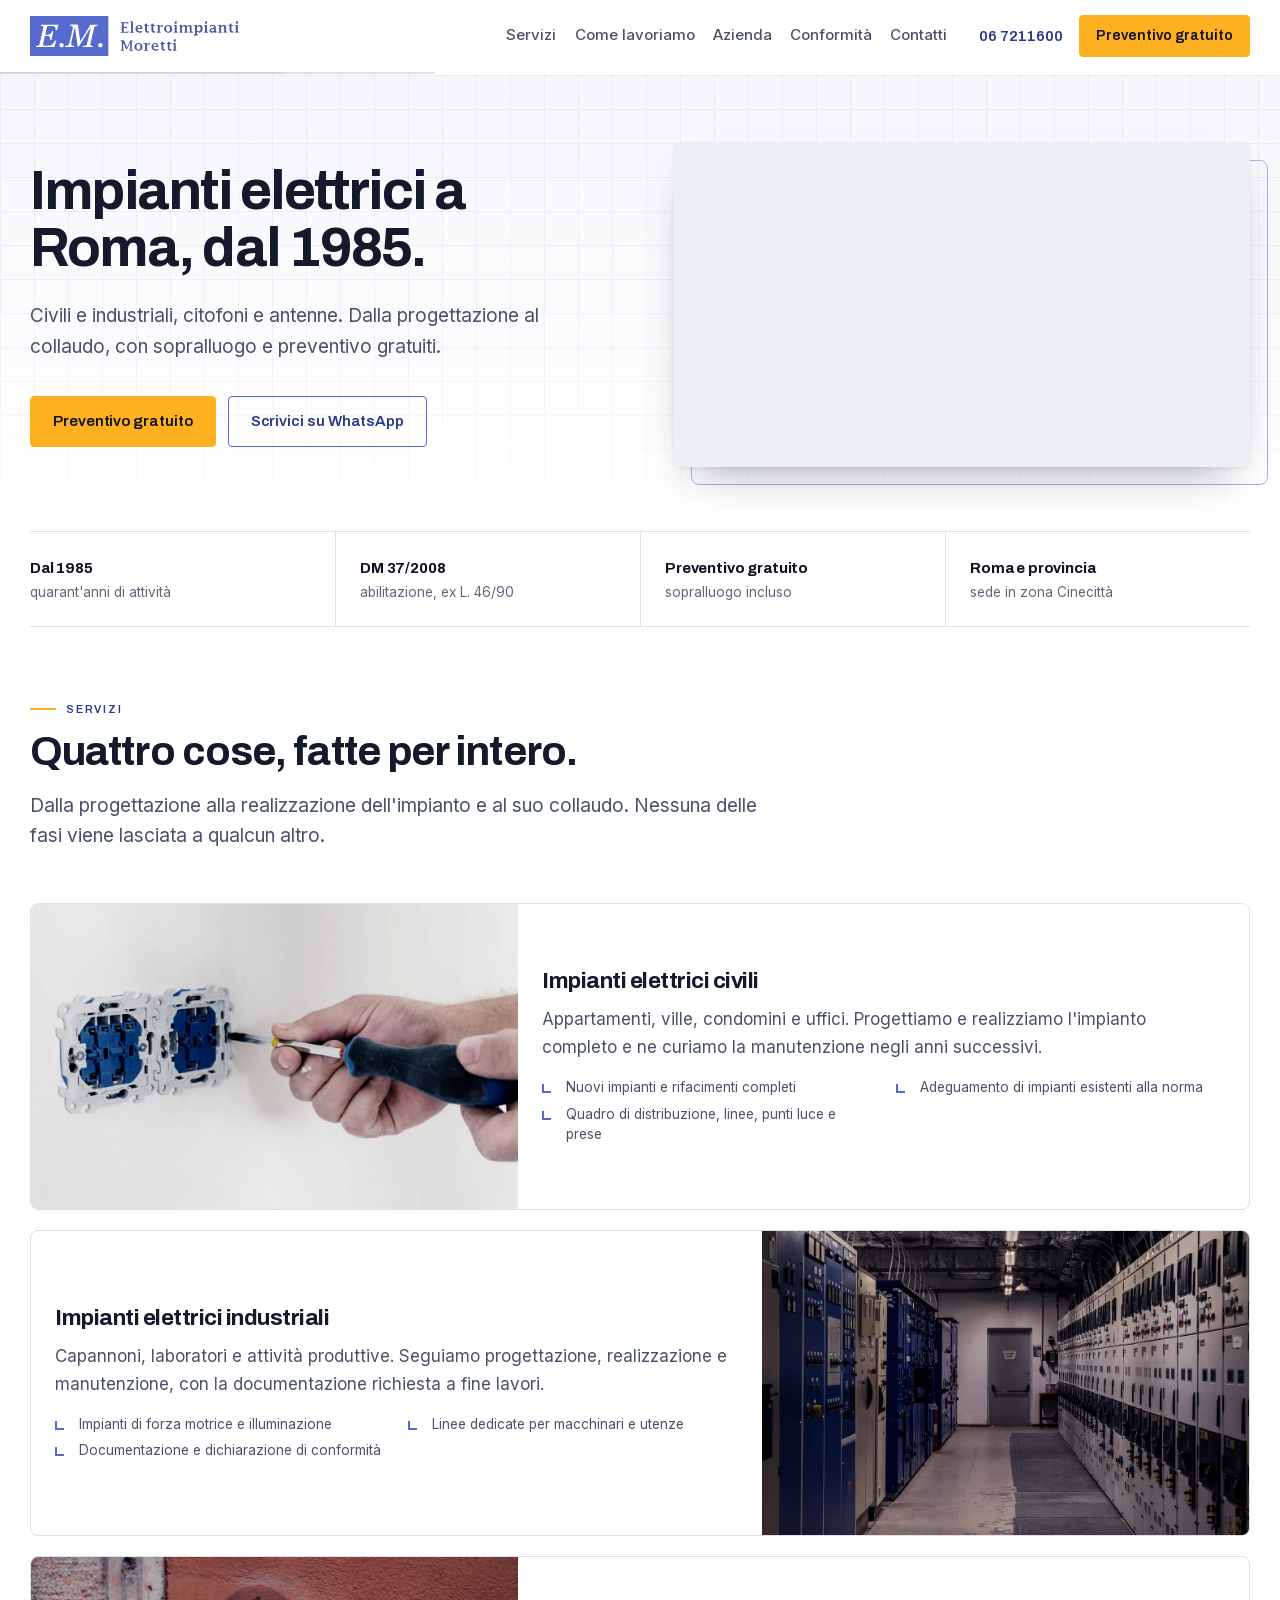
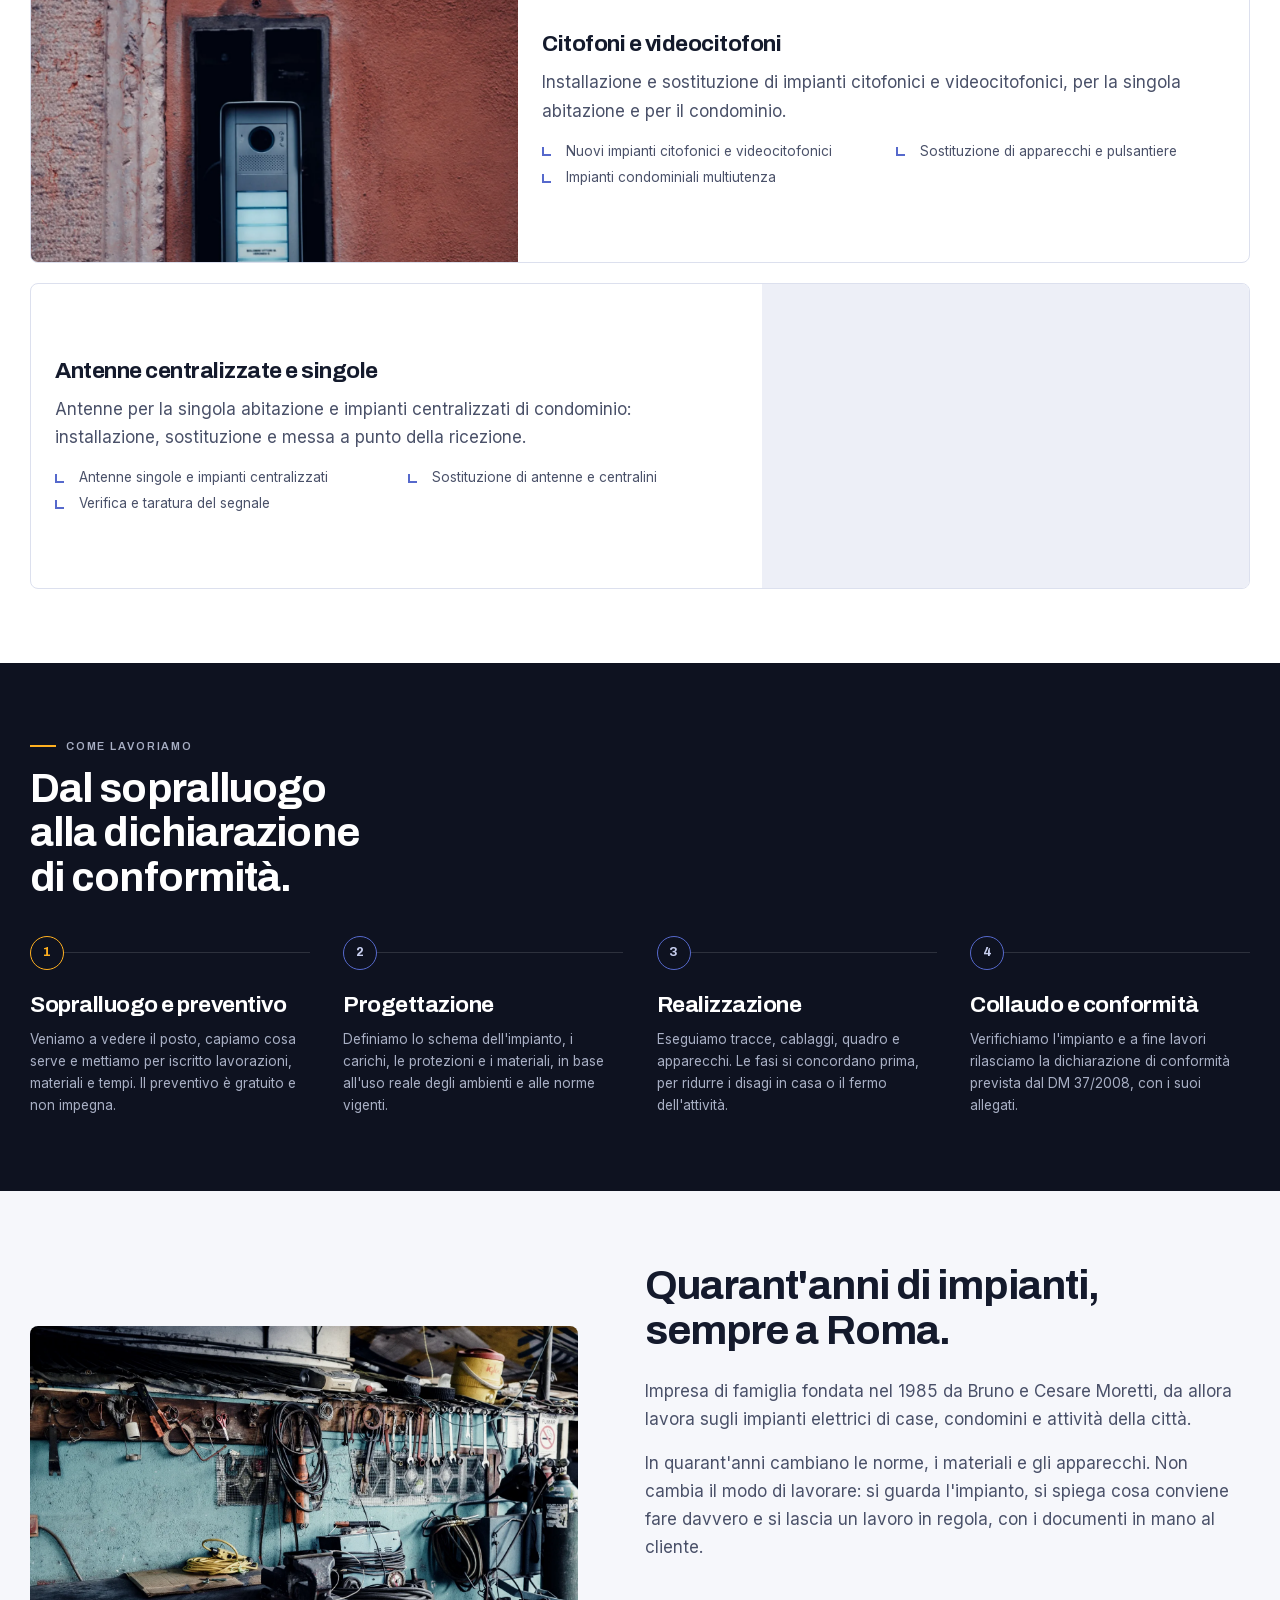
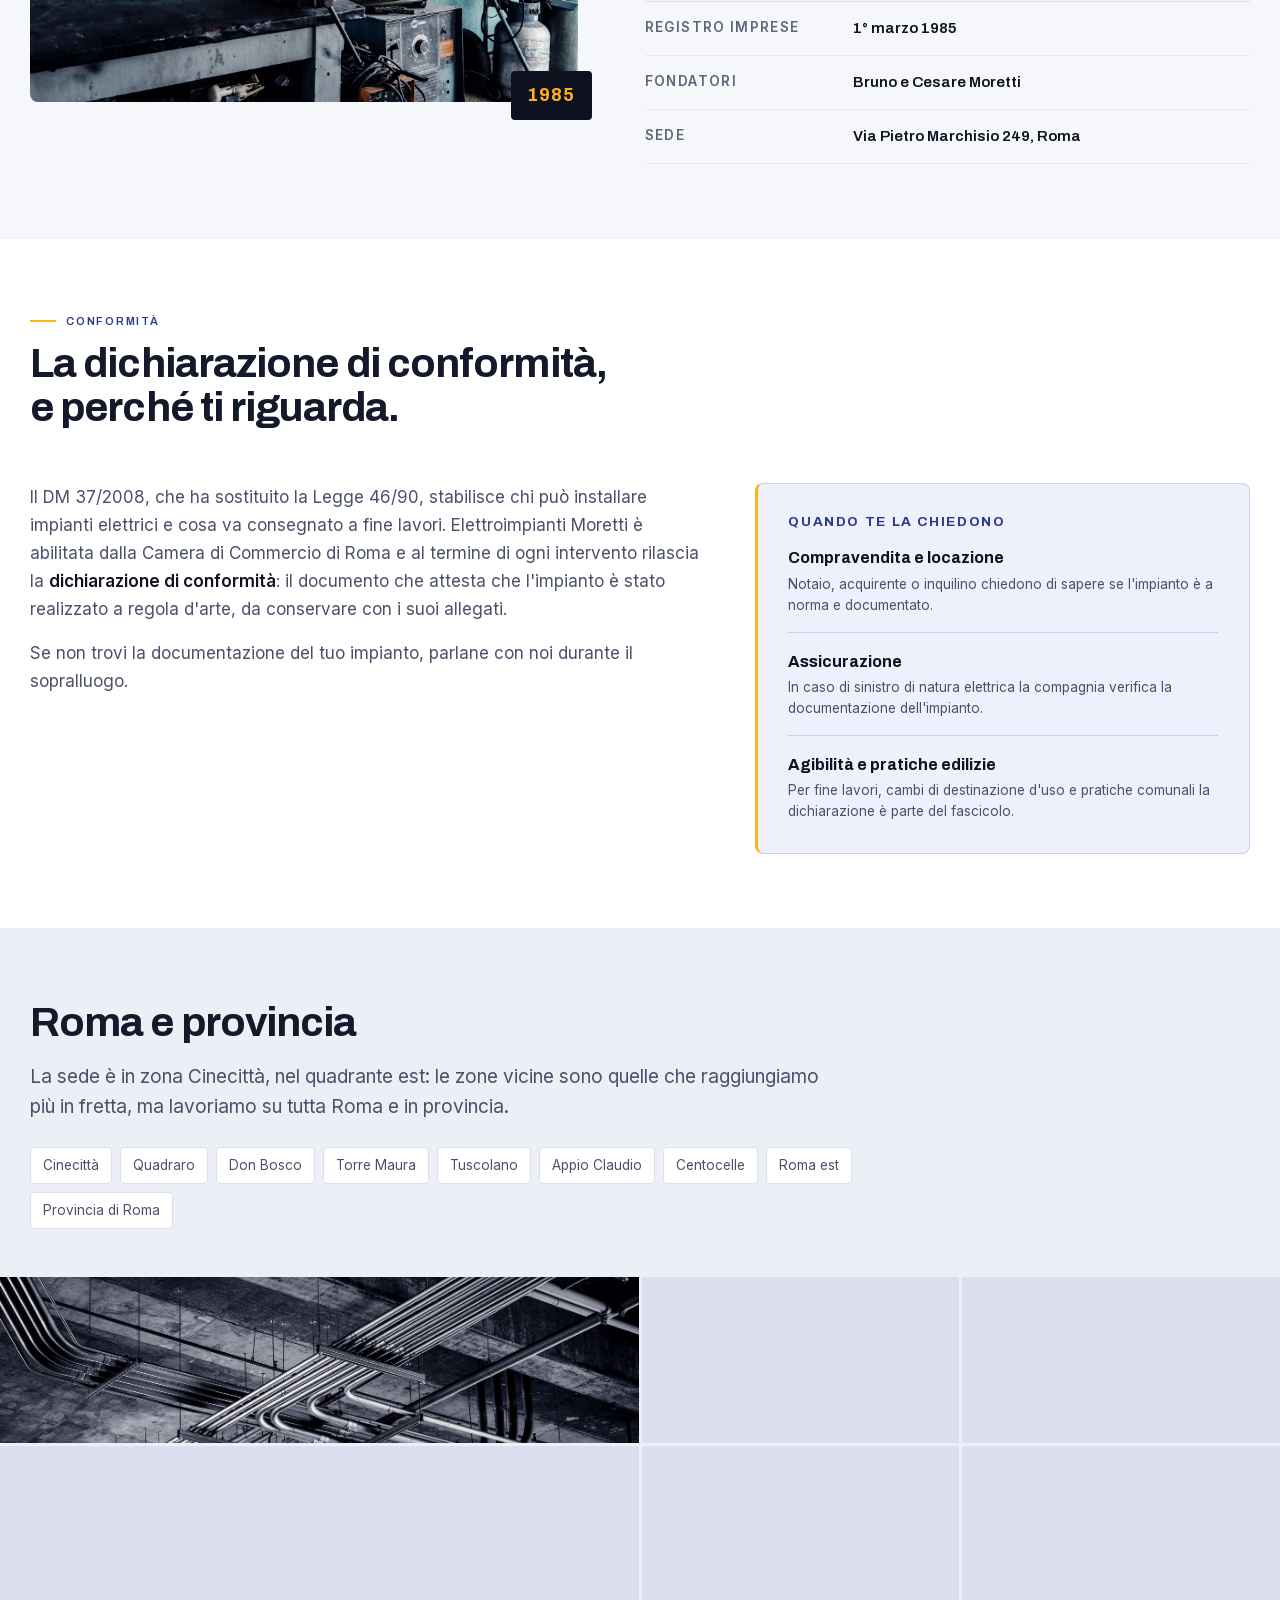
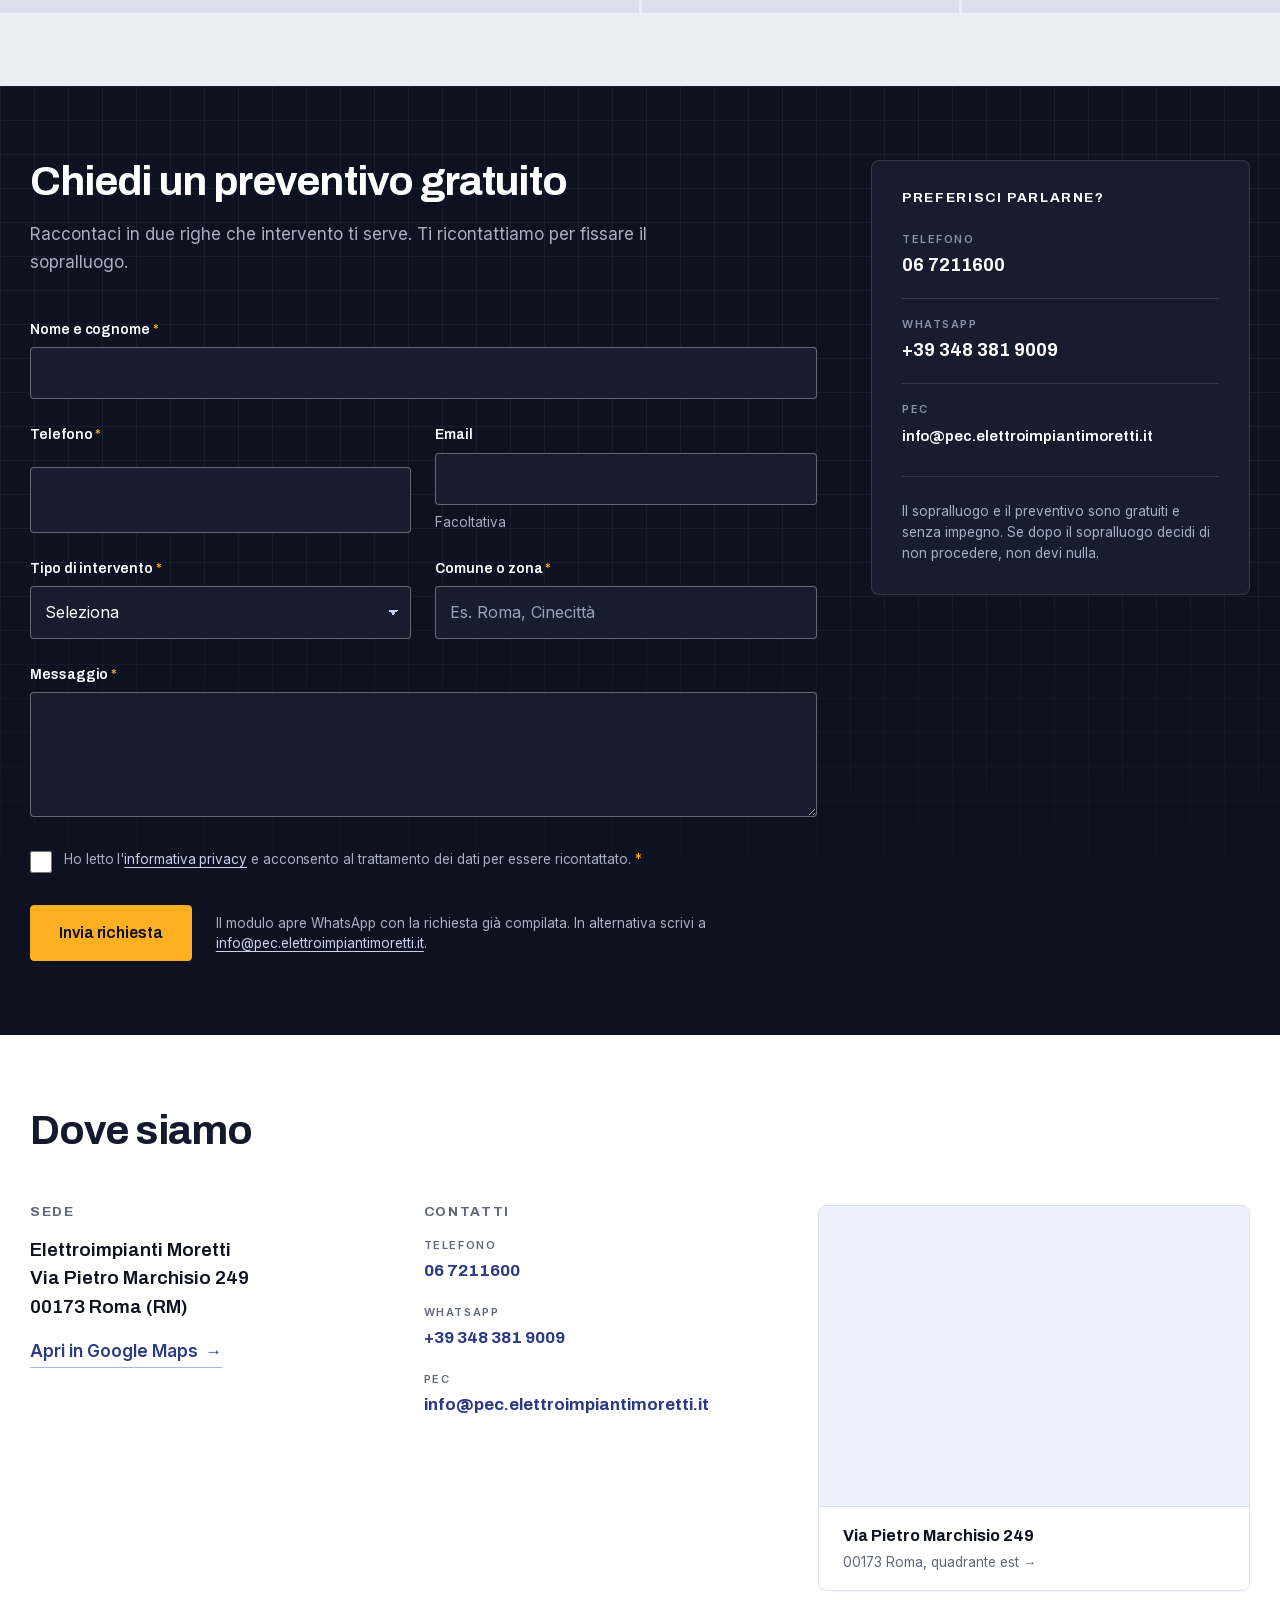
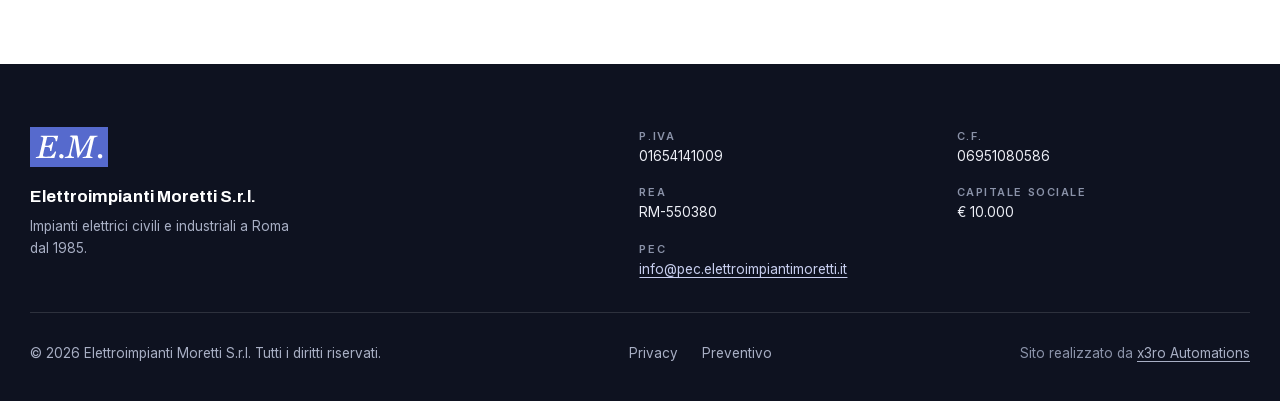
==== commit 69abe0d8: "Tighten copy, add mobile call bar, credit link in footer - Service cards trimmed to three bullet poi" ====
--- a/docs/index.html
+++ b/docs/index.html
@@ -166,7 +166,6 @@
               <li>Nuovi impianti e rifacimenti completi</li>
               <li>Adeguamento di impianti esistenti alla norma</li>
               <li>Quadro di distribuzione, linee, punti luce e prese</li>
-              <li>Manutenzione dell'impianto nel tempo</li>
             </ul>
           </div>
         </article>
@@ -181,7 +180,6 @@
             <ul class="ticks">
               <li>Impianti di forza motrice e illuminazione</li>
               <li>Linee dedicate per macchinari e utenze</li>
-              <li>Manutenzione programmata</li>
               <li>Documentazione e dichiarazione di conformità</li>
             </ul>
           </div>
@@ -198,7 +196,6 @@
               <li>Nuovi impianti citofonici e videocitofonici</li>
               <li>Sostituzione di apparecchi e pulsantiere</li>
               <li>Impianti condominiali multiutenza</li>
-              <li>Manutenzione e riparazioni</li>
             </ul>
           </div>
         </article>
@@ -214,7 +211,6 @@
               <li>Antenne singole e impianti centralizzati</li>
               <li>Sostituzione di antenne e centralini</li>
               <li>Verifica e taratura del segnale</li>
-              <li>Cablaggio e prese TV nei singoli appartamenti</li>
             </ul>
           </div>
         </article>
@@ -263,7 +259,7 @@
       </div>
       <div class="azienda-copy" data-reveal>
         <h2 id="azienda-title">Quarant'anni di impianti, sempre a Roma.</h2>
-        <p>Elettroimpianti Moretti è iscritta al Registro delle Imprese dal 1° marzo 1985. È nata come impresa di famiglia, fondata da Bruno e Cesare Moretti, e da allora lavora sugli impianti elettrici di case, condomini e attività della città.</p>
+        <p>Impresa di famiglia fondata nel 1985 da Bruno e Cesare Moretti, da allora lavora sugli impianti elettrici di case, condomini e attività della città.</p>
         <p>In quarant'anni cambiano le norme, i materiali e gli apparecchi. Non cambia il modo di lavorare: si guarda l'impianto, si spiega cosa conviene fare davvero e si lascia un lavoro in regola, con i documenti in mano al cliente.</p>
         <dl class="facts">
           <div class="fact"><dt>Registro Imprese</dt><dd>1° marzo 1985</dd></div>
@@ -284,9 +280,8 @@
 
       <div class="conf-layout">
         <div class="conf-prose" data-reveal>
-          <p>Il DM 37/2008, che ha sostituito la Legge 46/90, stabilisce chi può installare impianti elettrici negli edifici e cosa deve consegnare a fine lavori. Elettroimpianti Moretti è in possesso dell'abilitazione rilasciata dalla Camera di Commercio di Roma.</p>
-          <p>Al termine di ogni intervento rilasciamo la <strong>dichiarazione di conformità</strong>: il documento, firmato dall'impresa installatrice, che attesta che l'impianto è stato realizzato a regola d'arte. Va conservata insieme ai suoi allegati, cioè la relazione sui materiali, lo schema dell'impianto e la copia del certificato di riconoscimento dei requisiti tecnico professionali.</p>
-          <p>Se non trovi la documentazione del tuo impianto, parlane con noi durante il sopralluogo: la prima cosa da capire è che cosa è stato fatto e quando.</p>
+          <p>Il DM 37/2008, che ha sostituito la Legge 46/90, stabilisce chi può installare impianti elettrici e cosa va consegnato a fine lavori. Elettroimpianti Moretti è abilitata dalla Camera di Commercio di Roma e al termine di ogni intervento rilascia la <strong>dichiarazione di conformità</strong>: il documento che attesta che l'impianto è stato realizzato a regola d'arte, da conservare con i suoi allegati.</p>
+          <p>Se non trovi la documentazione del tuo impianto, parlane con noi durante il sopralluogo.</p>
         </div>
 
         <aside class="conf-side" data-reveal>
@@ -315,7 +310,7 @@
     <div class="shell">
       <div class="zona-head">
         <h2 id="zona-title">Roma e provincia</h2>
-        <p class="lede">La sede è in via Pietro Marchisio, nel quadrante est della città. Cinecittà, Quadraro, Don Bosco, Torre Maura e le zone vicine sono quelle che raggiungiamo più in fretta, ma lavoriamo su tutta Roma e in provincia.</p>
+        <p class="lede">La sede è in zona Cinecittà, nel quadrante est: le zone vicine sono quelle che raggiungiamo più in fretta, ma lavoriamo su tutta Roma e in provincia.</p>
         <ul class="zone-tags">
           <li>Cinecittà</li>
           <li>Quadraro</li>
@@ -493,10 +488,15 @@
         <a href="privacy.html">Privacy</a>
         <a href="#preventivo">Preventivo</a>
       </nav>
-      <p class="footer-credit">Sito realizzato da x3ro Automations</p>
+      <p class="footer-credit">Sito realizzato da <a href="https://x3roautomations.it" target="_blank" rel="noopener">x3ro Automations</a></p>
     </div>
   </div>
 </footer>
+
+<div class="cta-bar">
+  <a class="cta-bar-tel" href="tel:+39067211600">Chiama 06 7211600</a>
+  <a class="cta-bar-wa" href="https://wa.me/393483819009" rel="noopener">WhatsApp</a>
+</div>
 
 <script src="assets/js/site.js" defer></script>
 </body>
--- a/docs/assets/css/site.css
+++ b/docs/assets/css/site.css
@@ -945,6 +945,32 @@
 }
 .footer-links a:hover { color: var(--white); text-decoration: underline; text-underline-offset: 3px; }
 .footer-credit { color: var(--on-ink-3); }
+.footer-credit a { color: var(--on-ink-2); text-underline-offset: 3px; }
+.footer-credit a:hover { color: var(--white); }
+
+/* mobile call bar: fixed, mobile only, no animation */
+.cta-bar { display: none; }
+@media (max-width: 767px) {
+  .cta-bar {
+    position: fixed; inset: auto 0 0 0; z-index: 90;
+    display: grid; grid-template-columns: 1.4fr 1fr; gap: var(--s-2);
+    padding: var(--s-2) var(--s-3) calc(var(--s-2) + env(safe-area-inset-bottom));
+    background: rgba(14,18,32,.96);
+    border-top: 1px solid var(--ink-line);
+    -webkit-backdrop-filter: blur(8px); backdrop-filter: blur(8px);
+  }
+  .cta-bar a {
+    display: inline-flex; align-items: center; justify-content: center;
+    min-height: 48px; padding: .6rem .75rem;
+    border-radius: var(--r-ctl);
+    font-family: var(--font-display); font-weight: 700; font-size: .9375rem;
+    text-decoration: none;
+  }
+  .cta-bar-tel { background: var(--amber); color: var(--ink); }
+  .cta-bar-tel:active { background: var(--amber-d); }
+  .cta-bar-wa { color: var(--on-ink); border: 1px solid var(--ink-line); }
+  body { padding-bottom: calc(64px + env(safe-area-inset-bottom)); }
+}
 @media (max-width: 767px) {
   .footer-top { grid-template-columns: minmax(0, 1fr); }
   .footer-bottom { flex-direction: column; align-items: flex-start; }
@@ -1039,7 +1065,7 @@
   body { background: #fff; color: #000; font-size: 10.5pt; line-height: 1.45; }
   .site-header, .nav, .nav-toggle, .hero-media, .gallery, .grid-paper,
   .hero-cta, .form, .map-plan, .footer-links, .skip-link, .header-trace,
-  .prev-side-note, .btn { display: none !important; }
+  .prev-side-note, .btn, .cta-bar { display: none !important; }
   .section, .hero { padding-block: 10pt !important; background: #fff !important; color: #000 !important; }
   .section-ink, .site-footer { background: #fff !important; color: #000 !important; }
   .section-ink h2, .section-ink h3, .section-ink p,
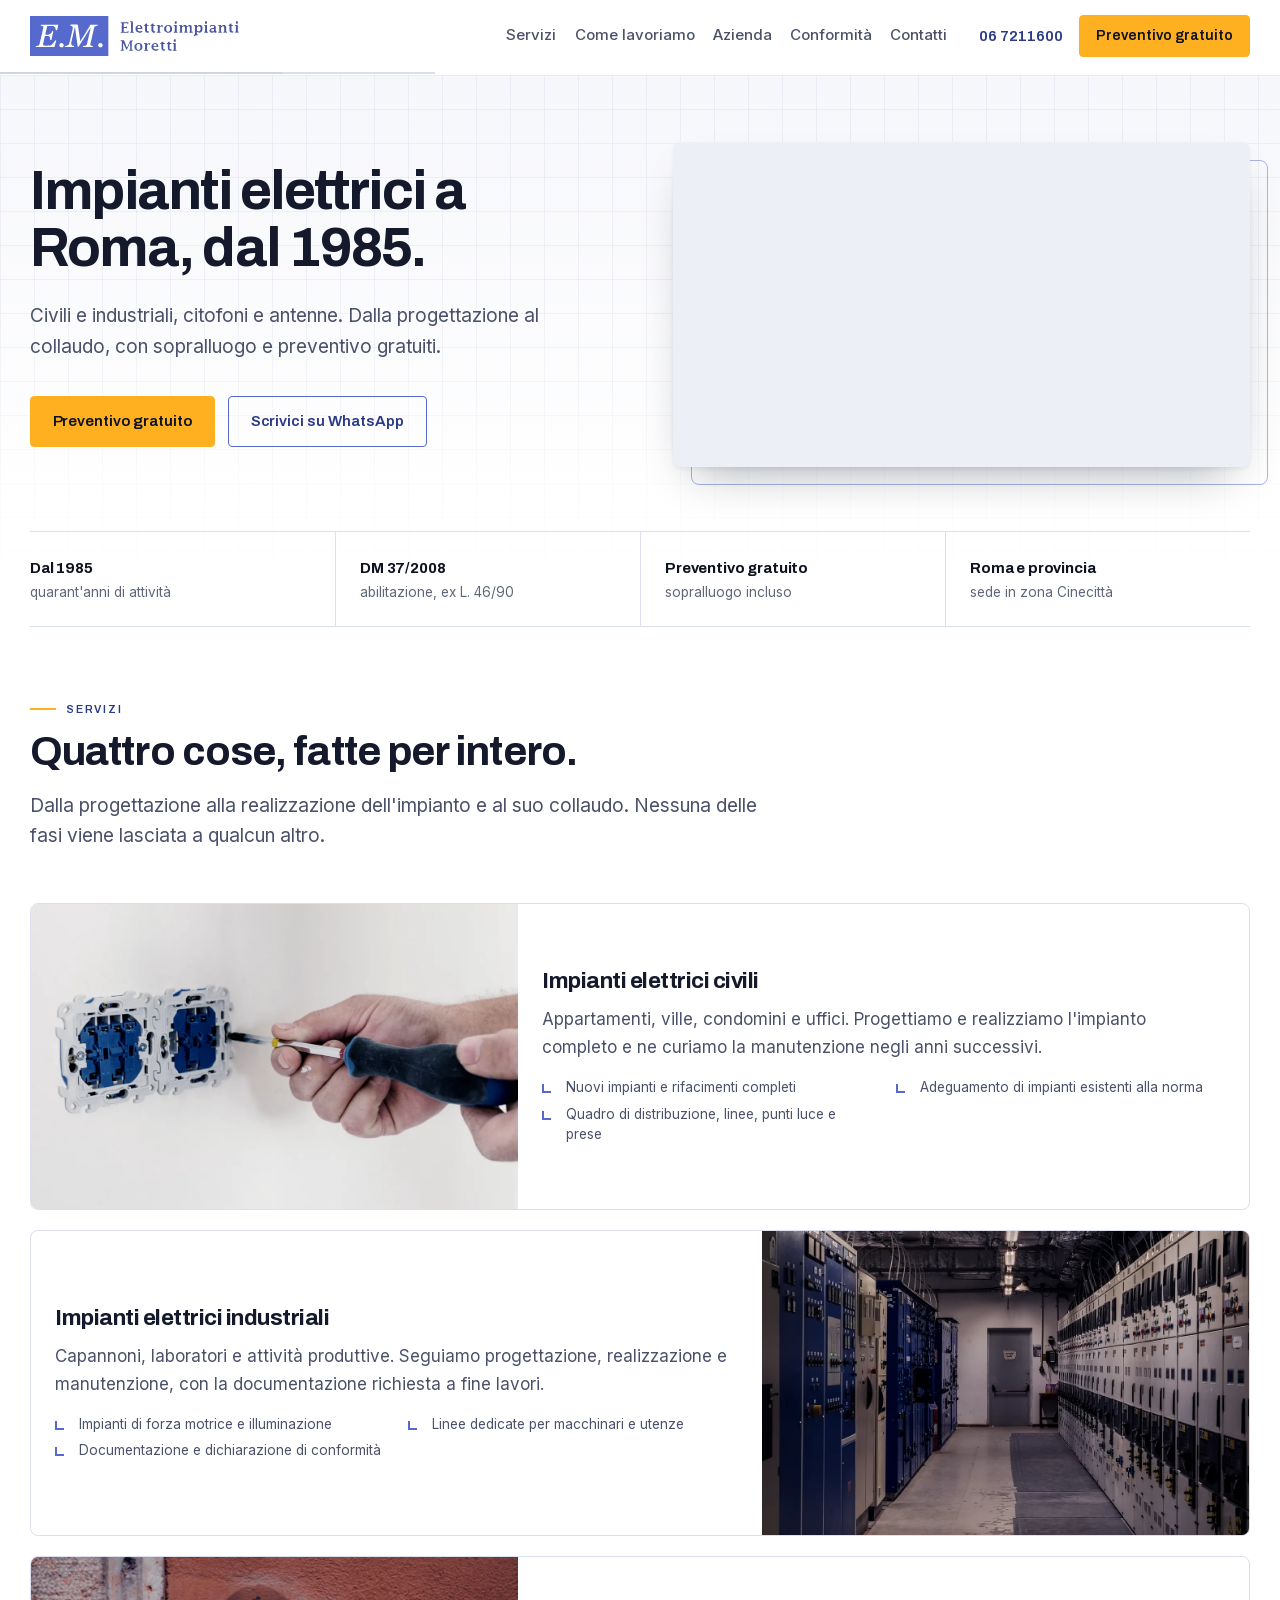
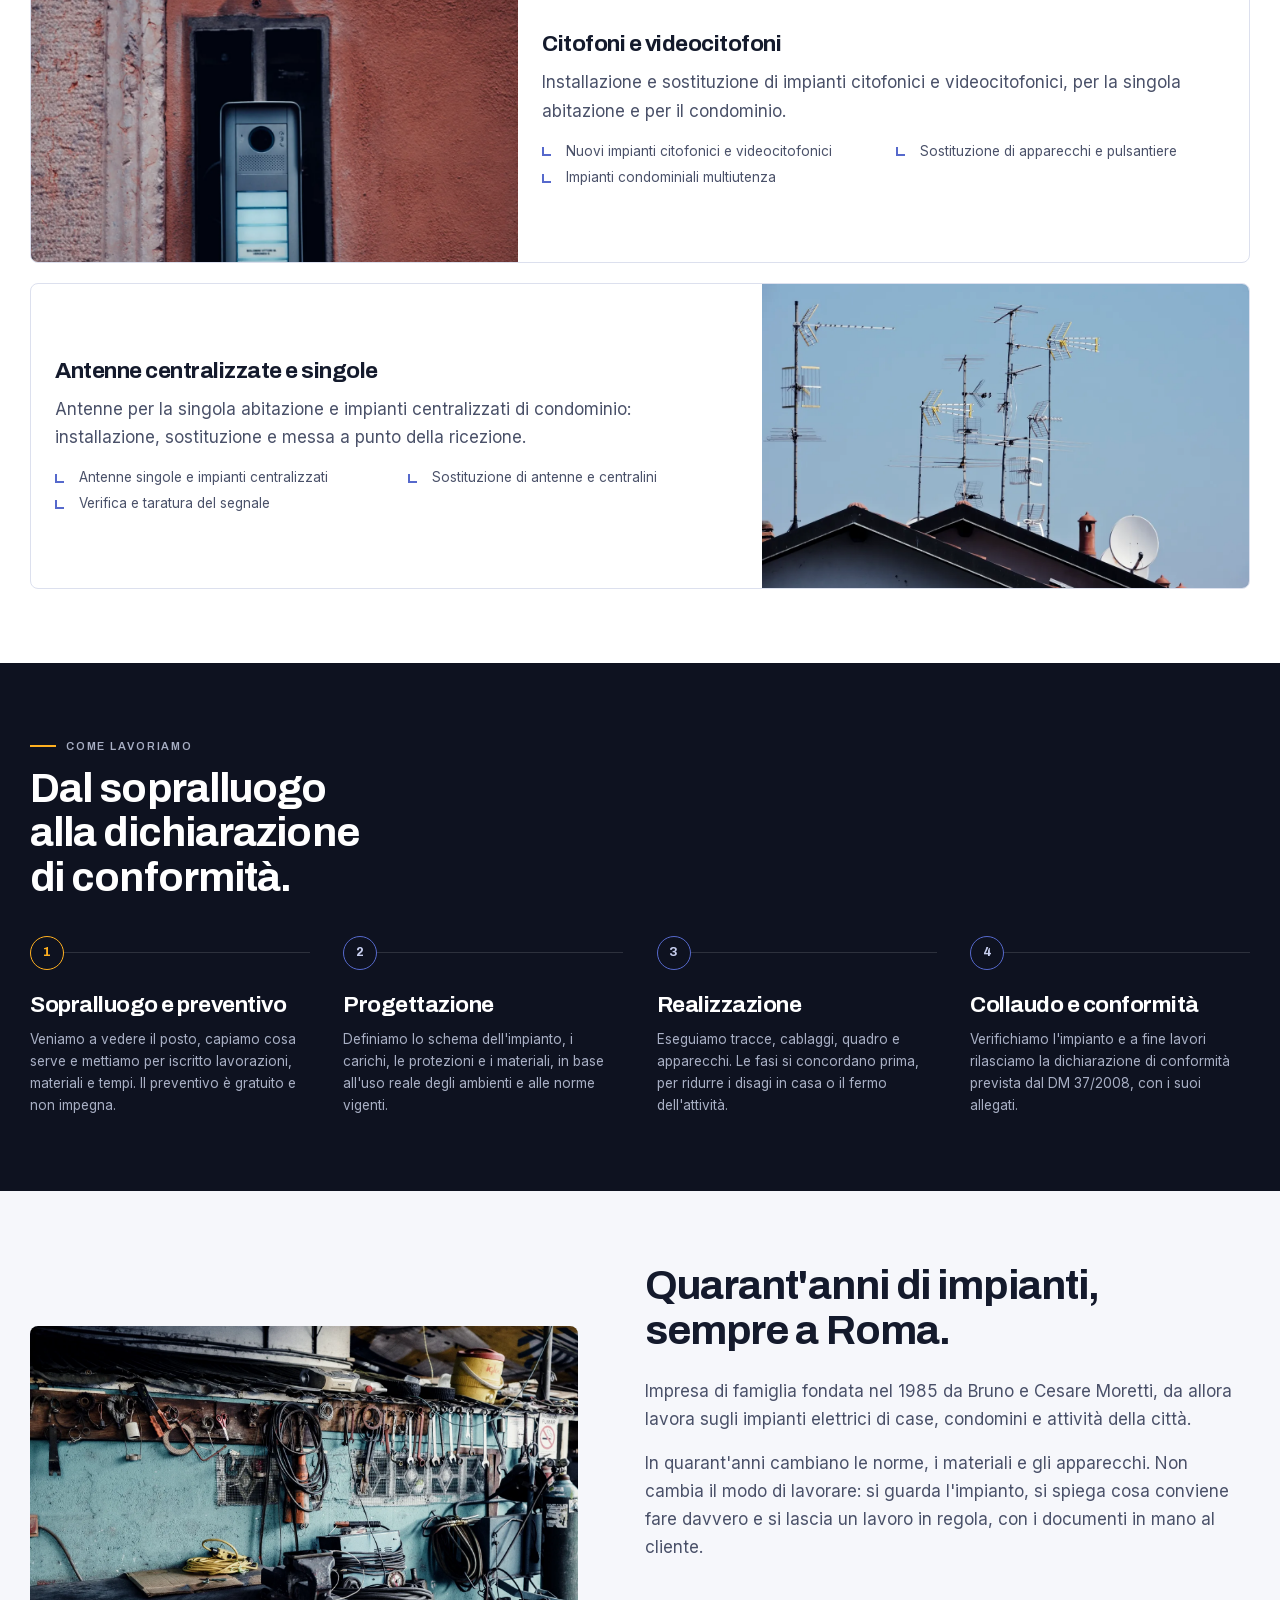
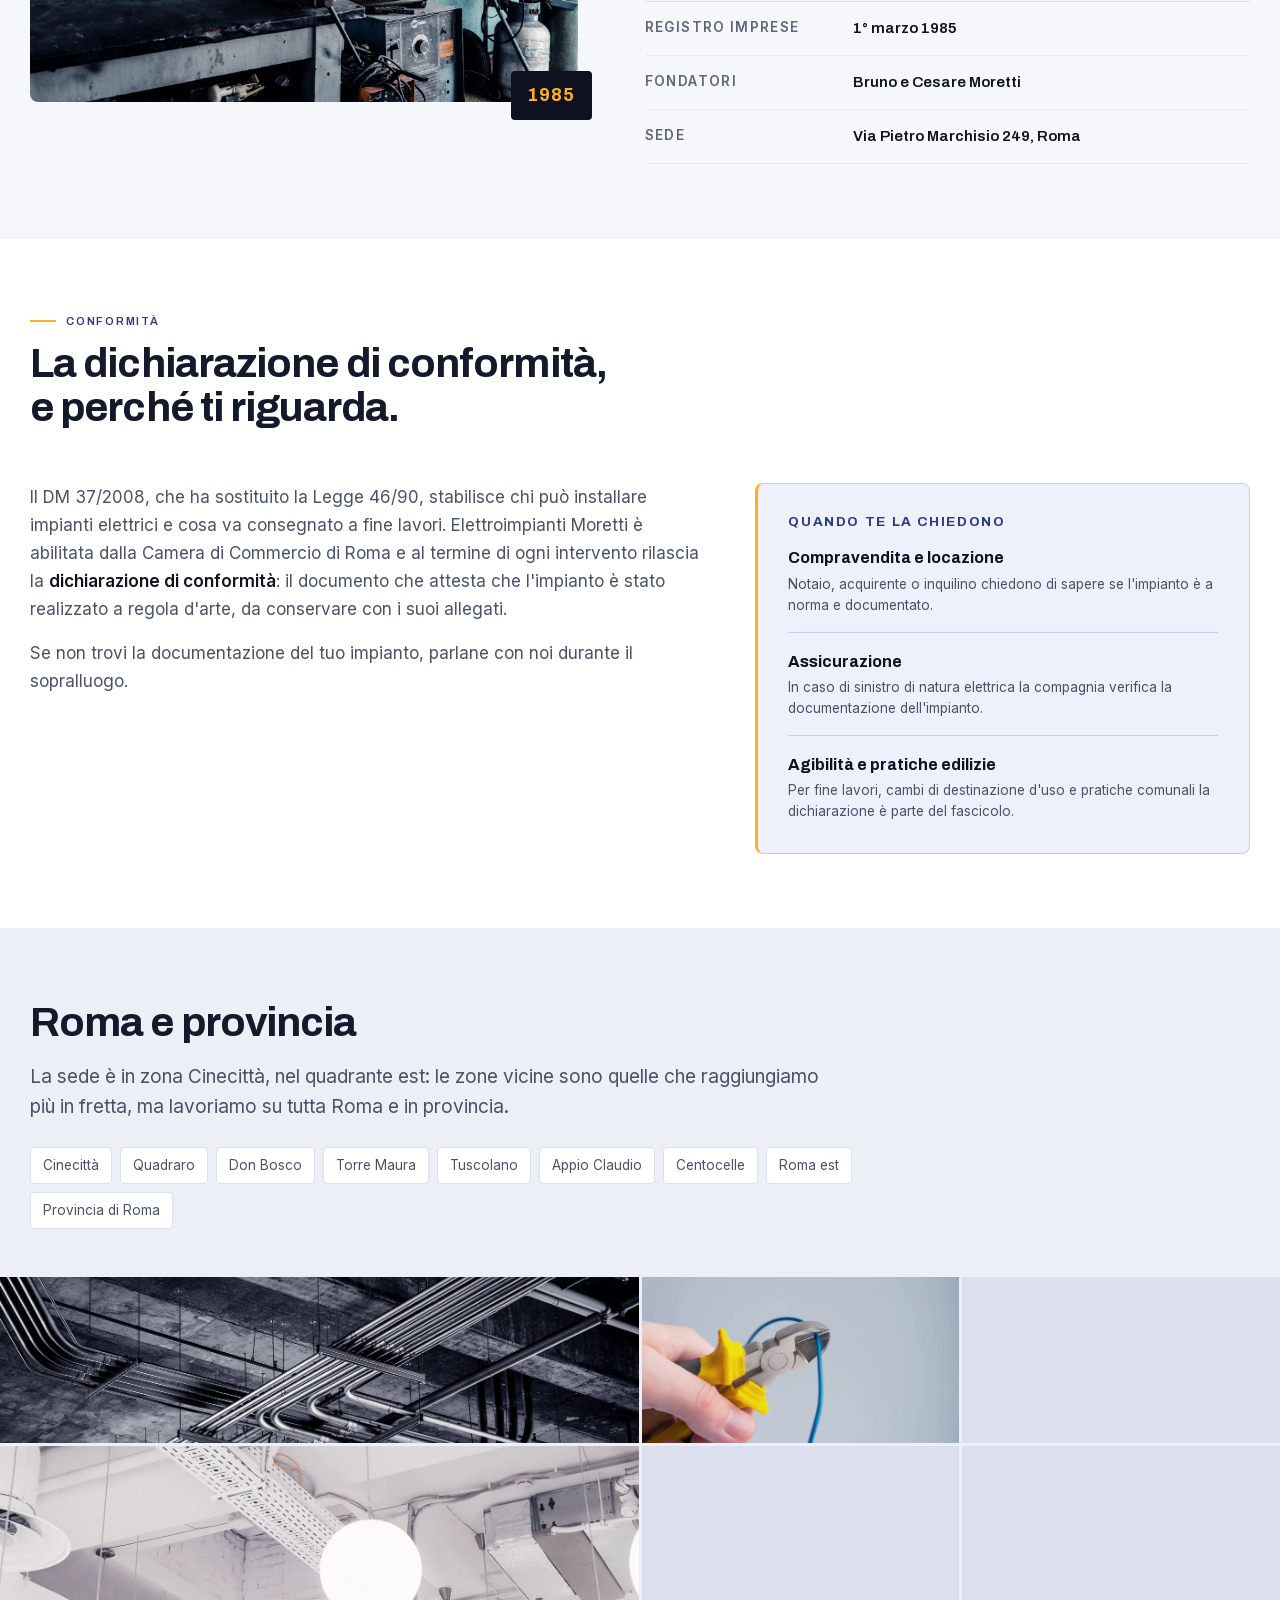
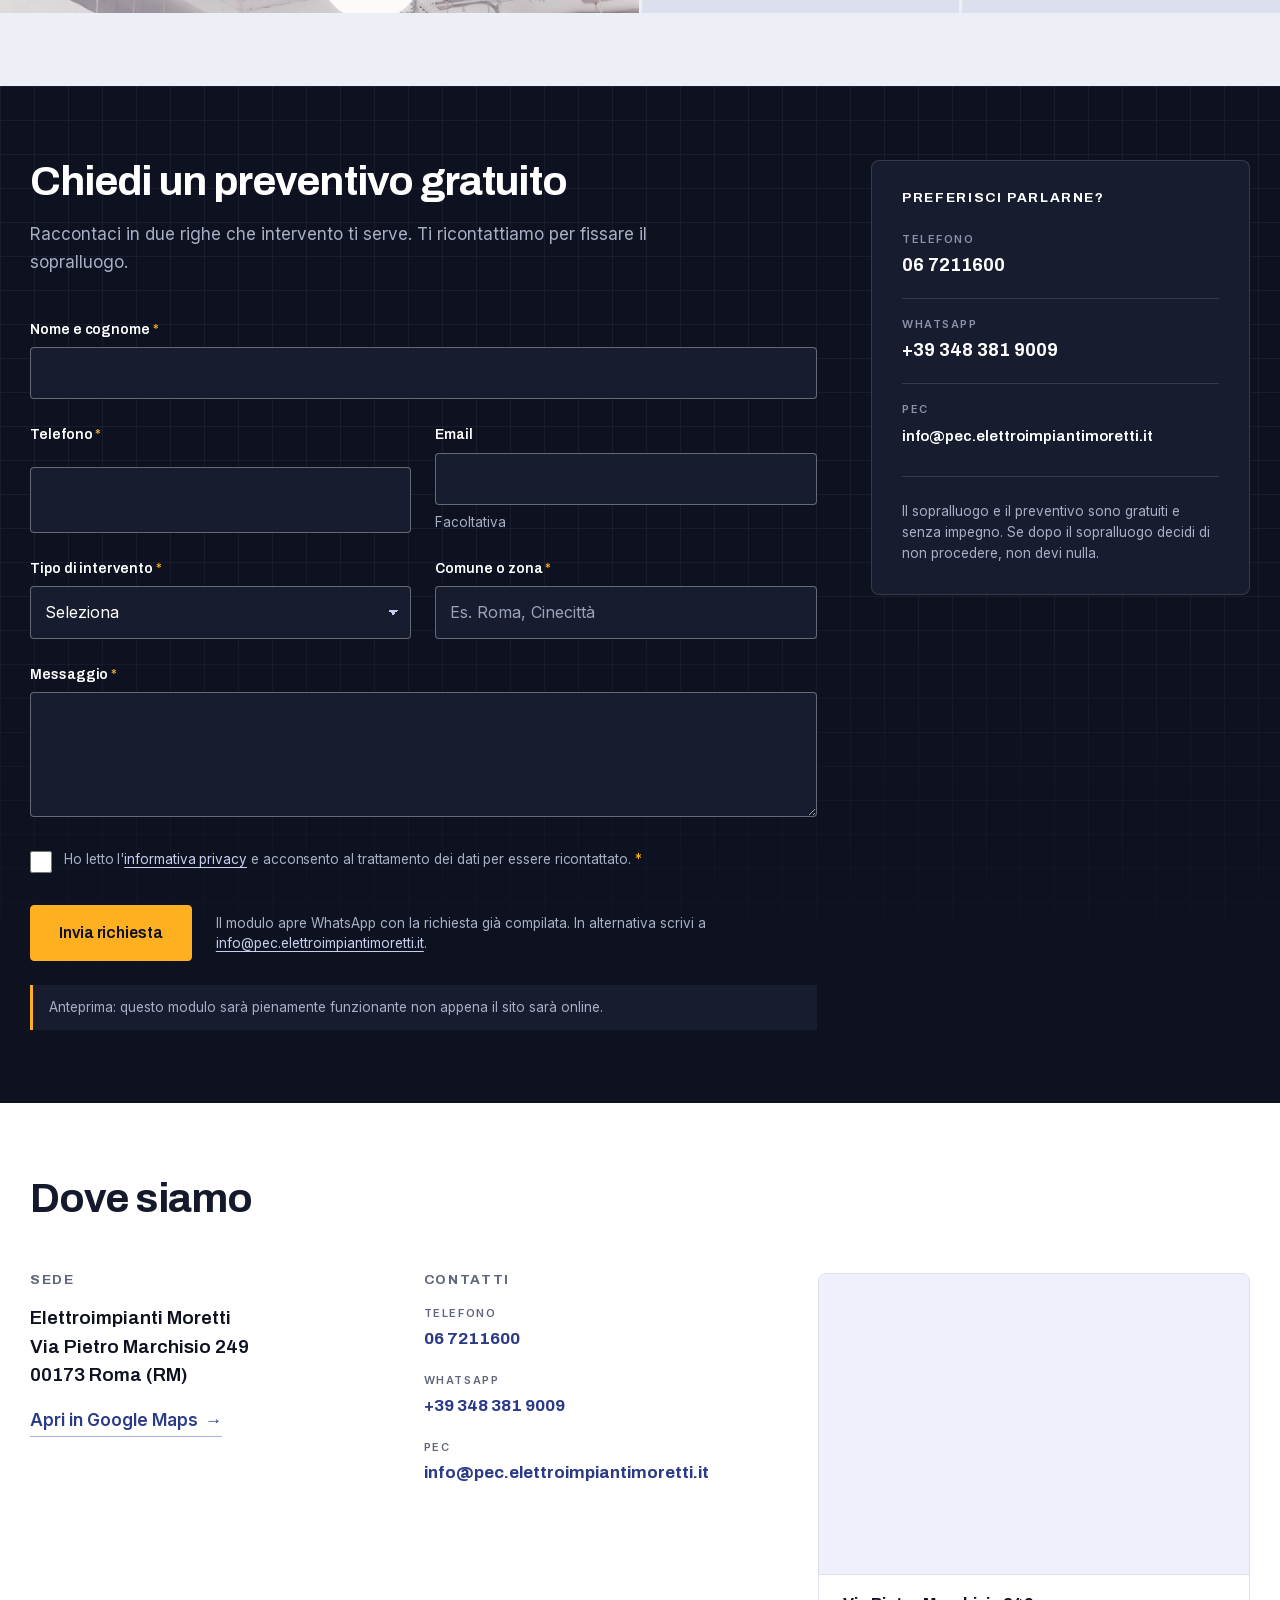
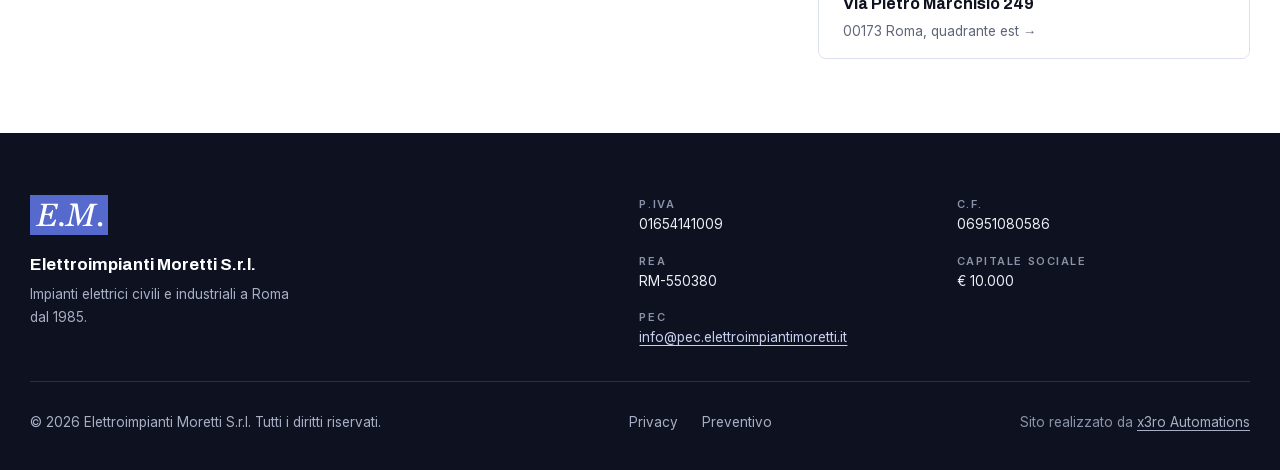
==== commit ef43316e: "Add preview disclaimer under the quote form The note tells visitors the form becomes fully functiona" ====
--- a/docs/index.html
+++ b/docs/index.html
@@ -402,6 +402,8 @@
             <p class="form-note" id="form-status" role="status">Il modulo apre WhatsApp con la richiesta già compilata. In alternativa scrivi a <a href="mailto:info@pec.elettroimpiantimoretti.it">info@pec.elettroimpiantimoretti.it</a>.</p>
           </div>
         </form>
+
+        <p class="form-preview-note">Anteprima: questo modulo sarà pienamente funzionante non appena il sito sarà online.</p>
       </div>
 
       <aside class="prev-side">
--- a/docs/assets/css/site.css
+++ b/docs/assets/css/site.css
@@ -784,6 +784,17 @@
 .form-note a { color: var(--brand-200); text-underline-offset: 3px; }
 .form-note.is-error { color: #FFB3A2; }
 .form-note.is-ok { color: #9FE3B5; }
+
+/* preview-only disclaimer under the quote form; remove at go-live */
+.form-preview-note {
+  margin-top: var(--s-5);
+  padding: var(--s-3) var(--s-4);
+  border-left: 3px solid var(--amber);
+  background: var(--ink-2);
+  font-size: var(--t--1);
+  color: var(--on-ink-2);
+  line-height: 1.5;
+}
 
 .prev-side {
   min-width: 0;
